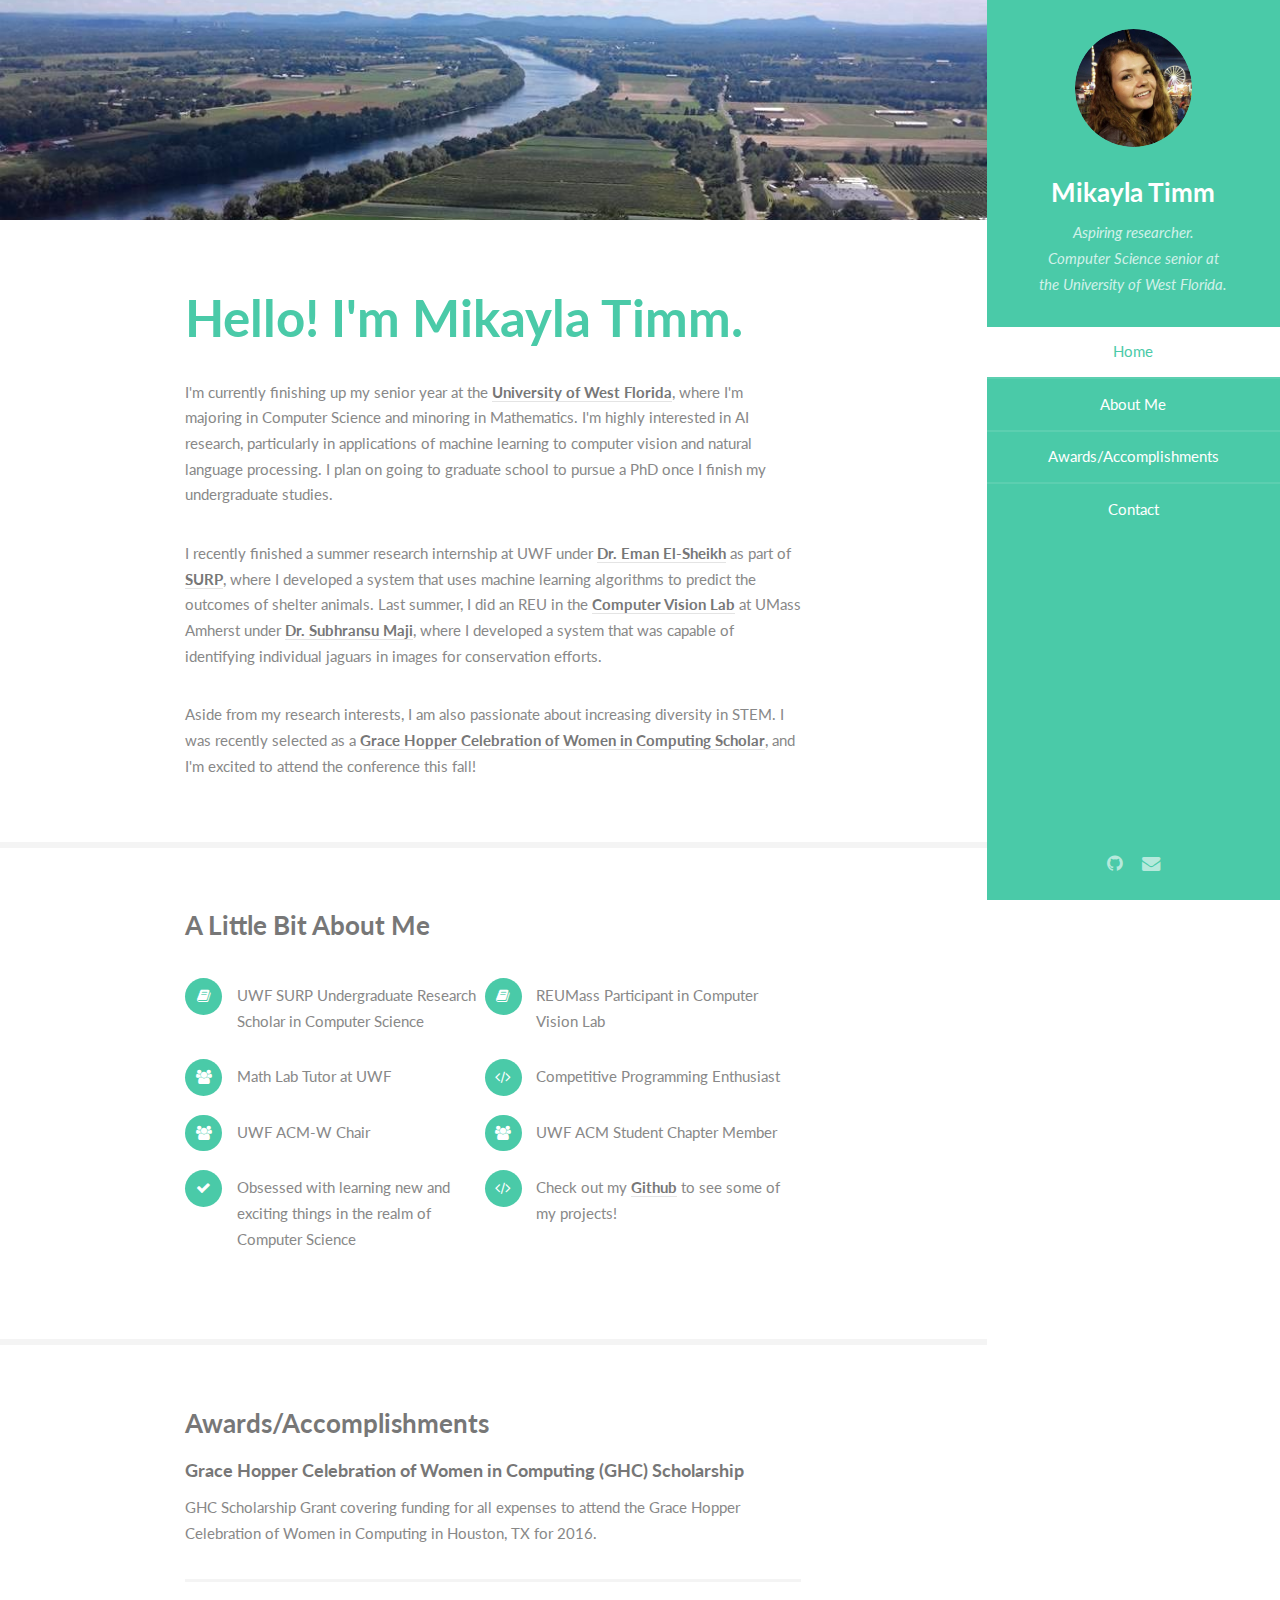
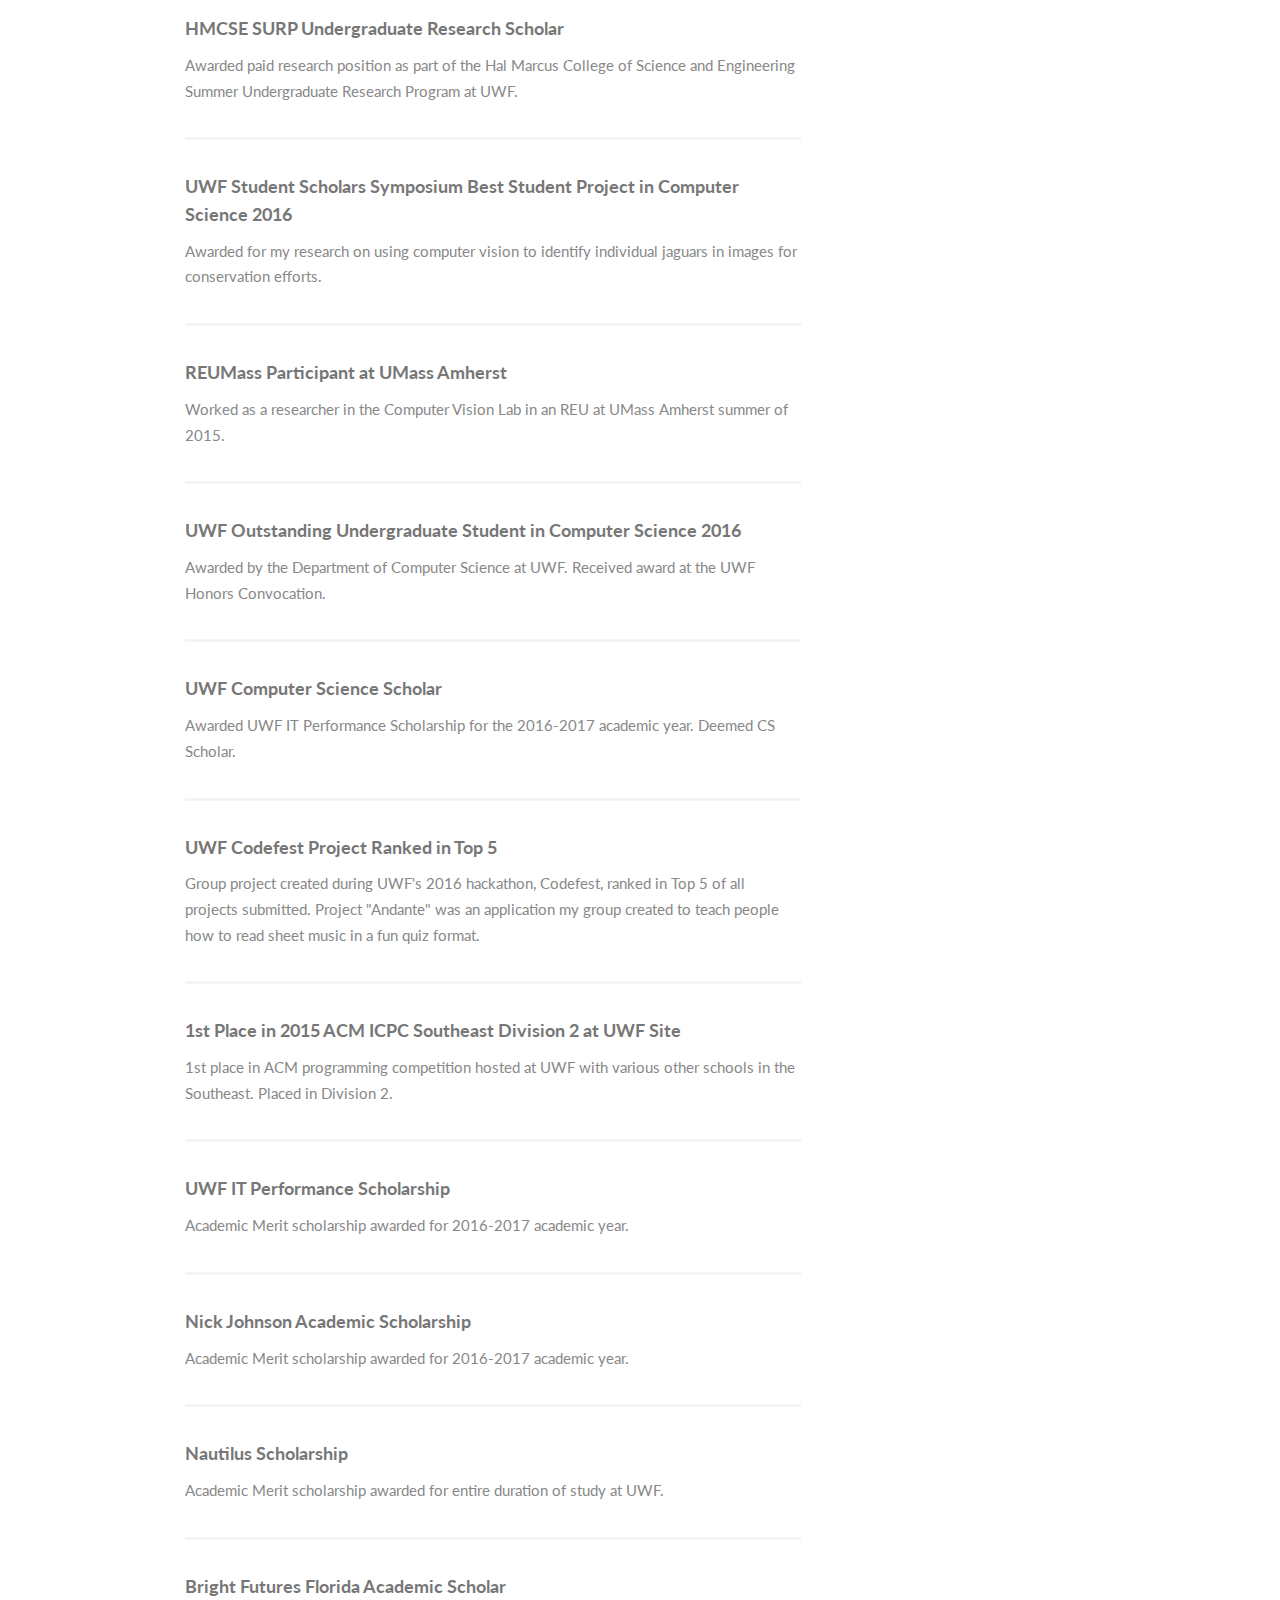
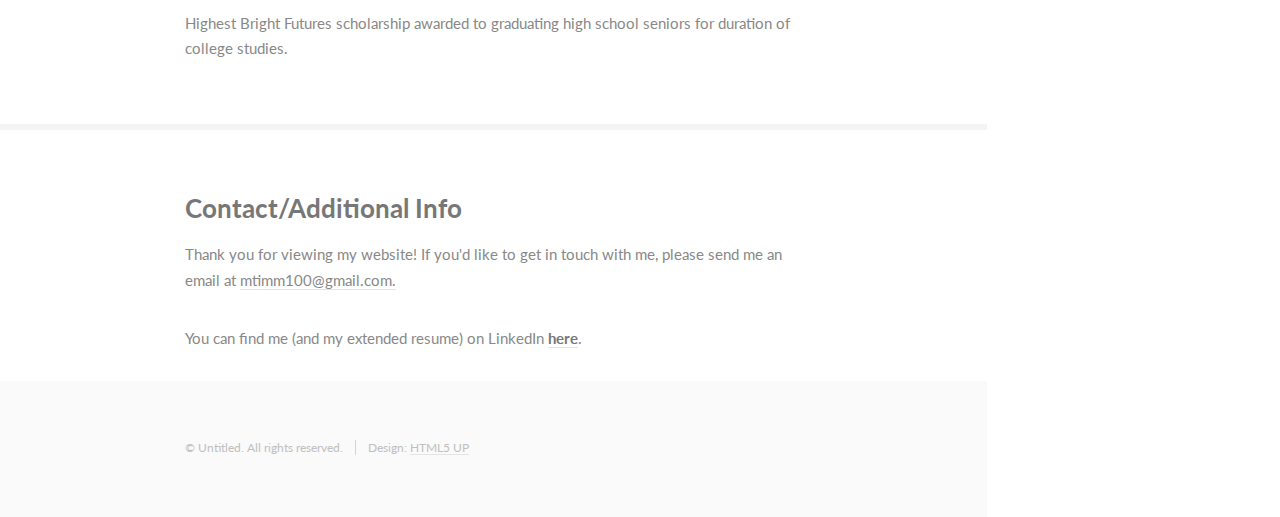
==== mtimm100.github.io/index.html @ fa823cb0 "initial commit" ====
<!DOCTYPE HTML>
<!--
	Read Only by HTML5 UP
	html5up.net | @ajlkn
	Free for personal and commercial use under the CCA 3.0 license (html5up.net/license)
-->
<html>
	<head>
		<title>Mikayla Timm</title>
		<meta charset="utf-8" />
		<meta name="viewport" content="width=device-width, initial-scale=1" />
		<!--[if lte IE 8]><script src="assets/js/ie/html5shiv.js"></script><![endif]-->
		<link rel="stylesheet" href="assets/css/main.css" />
		<!--[if lte IE 8]><link rel="stylesheet" href="assets/css/ie8.css" /><![endif]-->
	</head>
	<body>

		<!-- Header -->
			<section id="header">
				<header>
					<span class="image avatar"><img src="images/ferris.jpg" alt="" /></span>
					<h1 id="logo"><a href="#">Mikayla Timm</a></h1>
					<p>Aspiring researcher.<br />
					Computer Science senior at<br />
					the University of West Florida.</p>
				</header>
				<nav id="nav">
					<ul>
						<li><a href="#one" class="active">Home</a></li>
						<li><a href="#two">About Me</a></li>
						<li><a href="#three">Awards/Accomplishments</a></li>
						<li><a href="#four">Contact</a></li>
					</ul>
				</nav>
				<footer>
					<ul class="icons">
					
						<li><a href="https://github.com/mtimm100" class="icon fa-github"><span class="label">Github</span></a></li>
						<li><a href="mailto:mtimm100@gmail.com" class="icon fa-envelope"><span class="label">Email</span></a></li>
					</ul>
				</footer>
			</section>

		<!-- Wrapper -->
			<div id="wrapper">

				<!-- Main -->
					<div id="main">

						<!-- One -->
							<section id="one">
								<div class="container">
									<header class="major">
										<h2>Hello! I'm Mikayla Timm.</h2>
										<p>
										</a></p>
									</header>
									
											
									<p>I'm currently finishing up my senior year at the <b><a href="https://secure.uwf.edu/">University of West Florida</a></b>, where I'm majoring in Computer Science and minoring in Mathematics. I'm highly interested in AI research, particularly in applications of machine learning to computer vision and natural language processing. I plan on going to graduate school to pursue a PhD once I finish my undergraduate studies.</p>
									<p>I recently finished a summer research internship at UWF under <b><a href="http://uwf.edu/cse/departments/computer-science/faculty/detailed-faculty-profiles/el-sheikh/#d.en.59508">Dr. Eman El-Sheikh</a></b> as part of <b><a href="http://uwf.edu/cse/research/cse-summer-undergraduate-research-program-surp/">SURP</a></b>, where I developed a system that uses machine learning algorithms to predict the outcomes of shelter animals. Last summer, I did an REU in the <b><a href="http://vis-www.cs.umass.edu/">Computer Vision Lab</a></b> at UMass Amherst under <b><a href="http://people.cs.umass.edu/~smaji/">Dr. Subhransu Maji</a></b>, where I developed a system that was capable of identifying individual jaguars in images for conservation efforts.
									<p>Aside from my research interests, I am also passionate about increasing diversity in STEM. I was recently selected as a <b><a href="http://ghc.anitaborg.org/">Grace Hopper Celebration of Women in Computing Scholar</a></b>, and I'm excited to attend the conference this fall!</p>
								</div>
							</section>

						<!-- Two -->
							<section id="two">
								<div class="container">
									<h3>A Little Bit About Me</h3>
									<p></p>
									<ul class="feature-icons">
										<li class="fa-book">UWF SURP Undergraduate Research Scholar in Computer Science</li>
										<li class="fa-book">REUMass Participant in Computer Vision Lab</li>
										<li class="fa-users">Math Lab Tutor at UWF</li>
										<li class="fa-code">Competitive Programming Enthusiast</li>
										<li class="fa-users">UWF ACM-W Chair</li>
										<li class="fa-users">UWF ACM Student Chapter Member</li>
										<li class="fa-check">Obsessed with learning new and exciting things in the realm of Computer Science</li>
										<li class="fa-code">Check out my <a href="https://github.com/mtimm100"><b>Github</b></a> to see some of my projects!</li>
										
									</ul>
								</div>
							</section>

						<!-- Three -->
							<section id="three">
								<div class="container">
									<h3>Awards/Accomplishments</h3>
									
									<div class="features">
										<article>
											
												<h4>Grace Hopper Celebration of Women in Computing (GHC) Scholarship</h4>
												<p>GHC Scholarship Grant covering funding for all expenses to attend the Grace Hopper Celebration of Women in Computing in Houston, TX for 2016.</p>
											
										</article>
										<article>
											
												<h4>HMCSE SURP Undergraduate Research Scholar</h4>
												<p>Awarded paid research position as part of the Hal Marcus College of Science and Engineering Summer Undergraduate Research Program at UWF.</p>
											
										</article>
										<article>
											
												<h4>UWF Student Scholars Symposium Best Student Project in Computer Science 2016</h4>
												<p>Awarded for my research on using computer vision to identify individual jaguars in images for conservation efforts.</p>
											
										</article>
										<article>
											
												<h4>REUMass Participant at UMass Amherst</h4>
												<p>Worked as a researcher in the Computer Vision Lab in an REU at UMass Amherst summer of 2015.</p>
											
										</article>
										<article>
											
												<h4>UWF Outstanding Undergraduate Student in Computer Science 2016</h4>
												<p>Awarded by the Department of Computer Science at UWF. Received award at the UWF Honors Convocation.</p>
											
										</article>
										
										<article>
											
												<h4>UWF Computer Science Scholar</h4>
												<p>Awarded UWF IT Performance Scholarship for the 2016-2017 academic year. Deemed CS Scholar.</p>
										</article>
										
										<article>
											
												<h4>UWF Codefest Project Ranked in Top 5</h4>
												<p>Group project created during UWF's 2016 hackathon, Codefest, ranked in Top 5 of all projects submitted. Project "Andante" was an application my group created to teach people how to read sheet music in a fun quiz format.</p>
											
										</article>
										<article>
											
												<h4>1st Place in 2015 ACM ICPC Southeast Division 2 at UWF Site</h4>
												<p>1st place in ACM programming competition hosted at UWF with various other schools in the Southeast. Placed in Division 2.</p>
											
										</article>
<article>
												<h4>UWF IT Performance Scholarship</h4>
												<p>Academic Merit scholarship awarded for 2016-2017 academic year.</p>
											
										</article>
										<article>
												<h4>Nick Johnson Academic Scholarship</h4>
												<p>Academic Merit scholarship awarded for 2016-2017 academic year.</p>
											
										</article>
										<article>
				
												<h4>Nautilus Scholarship</h4>
												<p>Academic Merit scholarship awarded for entire duration of study at UWF.</p>
									
										</article>
										<article>
											
												<h4>Bright Futures Florida Academic Scholar</h4>
												<p>Highest Bright Futures scholarship awarded to graduating high school seniors for duration of college studies.</p>
										
										</article>
									</div>
								</div>
							</section>

						<!-- Four -->
							<section id="four">
								<div class="container">
									<h3>Contact/Additional Info</h3>
									<p>Thank you for viewing my website! If you'd like to get in touch with me, please send me an email at <a href="mailto:mtimm100@gmail.com">mtimm100@gmail.com.</a></p>
									You can find me (and my extended resume) on LinkedIn <b><a href="https://www.linkedin.com/in/mikayla-timm-989278109">here</a></b>.
									
									
									
									<!--comment-->
									<!--
									<form method="post" action="#">
										<div class="row uniform">
											<div class="6u 12u(xsmall)"><input type="text" name="name" id="name" placeholder="Name" /></div>
											<div class="6u 12u(xsmall)"><input type="email" name="email" id="email" placeholder="Email" /></div>
										</div>
										<div class="row uniform">
											<div class="12u"><input type="text" name="subject" id="subject" placeholder="Subject" /></div>
										</div>
										<div class="row uniform">
											<div class="12u"><textarea name="message" id="message" placeholder="Message" rows="6"></textarea></div>
										</div>
										<div class="row uniform">
											<div class="12u">
												<ul class="actions">
													<li><input type="submit" class="special" value="Send Message" /></li>
													<li><input type="reset" value="Reset Form" /></li>
												</ul>
											</div>
										</div>
									</form><-->
								</div>
							</section>

						<!-- Five -->
						<!--
							<section id="five">
								<div class="container">
									<h3>Elements</h3>

									<section>
										<h4>Text</h4>
										<p>This is <b>bold</b> and this is <strong>strong</strong>. This is <i>italic</i> and this is <em>emphasized</em>.
										This is <sup>superscript</sup> text and this is <sub>subscript</sub> text.
										This is <u>underlined</u> and this is code: <code>for (;;) { ... }</code>. Finally, <a href="#">this is a link</a>.</p>
										<hr />
										<header>
											<h4>Heading with a Subtitle</h4>
											<p>Lorem ipsum dolor sit amet nullam id egestas urna aliquam</p>
										</header>
										<p>Nunc lacinia ante nunc ac lobortis. Interdum adipiscing gravida odio porttitor sem non mi integer non faucibus ornare mi ut ante amet placerat aliquet. Volutpat eu sed ante lacinia sapien lorem accumsan varius montes viverra nibh in adipiscing blandit tempus accumsan.</p>
										<header>
											<h5>Heading with a Subtitle</h5>
											<p>Lorem ipsum dolor sit amet nullam id egestas urna aliquam</p>
										</header>
										<p>Nunc lacinia ante nunc ac lobortis. Interdum adipiscing gravida odio porttitor sem non mi integer non faucibus ornare mi ut ante amet placerat aliquet. Volutpat eu sed ante lacinia sapien lorem accumsan varius montes viverra nibh in adipiscing blandit tempus accumsan.</p>
										<hr />
										<h2>Heading Level 2</h2>
										<h3>Heading Level 3</h3>
										<h4>Heading Level 4</h4>
										<h5>Heading Level 5</h5>
										<h6>Heading Level 6</h6>
										<hr />
										<h5>Blockquote</h5>
										<blockquote>Fringilla nisl. Donec accumsan interdum nisi, quis tincidunt felis sagittis eget tempus euismod. Vestibulum ante ipsum primis in faucibus vestibulum. Blandit adipiscing eu felis iaculis volutpat ac adipiscing accumsan faucibus. Vestibulum ante ipsum primis in faucibus lorem ipsum dolor sit amet nullam adipiscing eu felis.</blockquote>
										<h5>Preformatted</h5>
										<pre><code>i = 0;

	while (!deck.isInOrder()) {
	    print 'Iteration ' + i;
	    deck.shuffle();
	    i++;
	}

	print 'It took ' + i + ' iterations to sort the deck.';</code></pre>
									</section>

									<section>
										<h4>Lists</h4>
										<div class="row">
											<div class="6u 12u(xsmall)">
												<h5>Unordered</h5>
												<ul>
													<li>Dolor pulvinar etiam magna etiam.</li>
													<li>Sagittis adipiscing lorem eleifend.</li>
													<li>Felis enim feugiat dolore viverra.</li>
												</ul>
												<h5>Alternate</h5>
												<ul class="alt">
													<li>Dolor pulvinar etiam magna etiam.</li>
													<li>Sagittis adipiscing lorem eleifend.</li>
													<li>Felis enim feugiat dolore viverra.</li>
												</ul>
											</div>
											<div class="6u 12u(xsmall)">
												<h5>Ordered</h5>
												<ol>
													<li>Dolor pulvinar etiam magna etiam.</li>
													<li>Etiam vel felis at lorem sed viverra.</li>
													<li>Felis enim feugiat dolore viverra.</li>
													<li>Dolor pulvinar etiam magna etiam.</li>
													<li>Etiam vel felis at lorem sed viverra.</li>
													<li>Felis enim feugiat dolore viverra.</li>
												</ol>
												<h5>Icons</h5>
												<ul class="icons">
													<li><a href="#" class="icon fa-github"><span class="label">Github</span></a></li>
													<li><a href="#" class="icon fa-dribbble"><span class="label">Dribbble</span></a></li>
													<li><a href="#" class="icon fa-tumblr"><span class="label">Tumblr</span></a></li>
												</ul>
											</div>
										</div>
										<h5>Actions</h5>
										<ul class="actions">
											<li><a href="#" class="button special">Default</a></li>
											<li><a href="#" class="button">Default</a></li>
											<li><a href="#" class="button alt">Default</a></li>
										</ul>
										<ul class="actions small">
											<li><a href="#" class="button special small">Small</a></li>
											<li><a href="#" class="button small">Small</a></li>
											<li><a href="#" class="button alt small">Small</a></li>
										</ul>
										<div class="row">
											<div class="3u 6u(medium) 12u$(xsmall)">
												<ul class="actions vertical">
													<li><a href="#" class="button special">Default</a></li>
													<li><a href="#" class="button">Default</a></li>
													<li><a href="#" class="button alt">Default</a></li>
												</ul>
											</div>
											<div class="3u 6u$(medium) 12u$(xsmall)">
												<ul class="actions vertical small">
													<li><a href="#" class="button special small">Small</a></li>
													<li><a href="#" class="button small">Small</a></li>
													<li><a href="#" class="button alt small">Small</a></li>
												</ul>
											</div>
											<div class="3u 6u(medium) 12u$(xsmall)">
												<ul class="actions vertical">
													<li><a href="#" class="button special fit">Default</a></li>
													<li><a href="#" class="button fit">Default</a></li>
													<li><a href="#" class="button alt fit">Default</a></li>
												</ul>
											</div>
											<div class="3u 6u$(medium) 12u$(xsmall)">
												<ul class="actions vertical small">
													<li><a href="#" class="button special small fit">Small</a></li>
													<li><a href="#" class="button small fit">Small</a></li>
													<li><a href="#" class="button alt small fit">Small</a></li>
												</ul>
											</div>
										</div>
									</section>

									<section>
										<h4>Table</h4>
										<h5>Default</h5>
										<div class="table-wrapper">
											<table>
												<thead>
													<tr>
														<th>Name</th>
														<th>Description</th>
														<th>Price</th>
													</tr>
												</thead>
												<tbody>
													<tr>
														<td>Item One</td>
														<td>Ante turpis integer aliquet porttitor.</td>
														<td>29.99</td>
													</tr>
													<tr>
														<td>Item Two</td>
														<td>Vis ac commodo adipiscing arcu aliquet.</td>
														<td>19.99</td>
													</tr>
													<tr>
														<td>Item Three</td>
														<td> Morbi faucibus arcu accumsan lorem.</td>
														<td>29.99</td>
													</tr>
													<tr>
														<td>Item Four</td>
														<td>Vitae integer tempus condimentum.</td>
														<td>19.99</td>
													</tr>
													<tr>
														<td>Item Five</td>
														<td>Ante turpis integer aliquet porttitor.</td>
														<td>29.99</td>
													</tr>
												</tbody>
												<tfoot>
													<tr>
														<td colspan="2"></td>
														<td>100.00</td>
													</tr>
												</tfoot>
											</table>
										</div>

										<h5>Alternate</h5>
										<div class="table-wrapper">
											<table class="alt">
												<thead>
													<tr>
														<th>Name</th>
														<th>Description</th>
														<th>Price</th>
													</tr>
												</thead>
												<tbody>
													<tr>
														<td>Item One</td>
														<td>Ante turpis integer aliquet porttitor.</td>
														<td>29.99</td>
													</tr>
													<tr>
														<td>Item Two</td>
														<td>Vis ac commodo adipiscing arcu aliquet.</td>
														<td>19.99</td>
													</tr>
													<tr>
														<td>Item Three</td>
														<td> Morbi faucibus arcu accumsan lorem.</td>
														<td>29.99</td>
													</tr>
													<tr>
														<td>Item Four</td>
														<td>Vitae integer tempus condimentum.</td>
														<td>19.99</td>
													</tr>
													<tr>
														<td>Item Five</td>
														<td>Ante turpis integer aliquet porttitor.</td>
														<td>29.99</td>
													</tr>
												</tbody>
												<tfoot>
													<tr>
														<td colspan="2"></td>
														<td>100.00</td>
													</tr>
												</tfoot>
											</table>
										</div>
									</section>

									<section>
										<h4>Buttons</h4>
										<ul class="actions">
											<li><a href="#" class="button special">Special</a></li>
											<li><a href="#" class="button">Default</a></li>
											<li><a href="#" class="button alt">Alternate</a></li>
										</ul>
										<ul class="actions">
											<li><a href="#" class="button special big">Big</a></li>
											<li><a href="#" class="button">Default</a></li>
											<li><a href="#" class="button alt small">Small</a></li>
										</ul>
										<ul class="actions fit">
											<li><a href="#" class="button special fit">Fit</a></li>
											<li><a href="#" class="button fit">Fit</a></li>
											<li><a href="#" class="button alt fit">Fit</a></li>
										</ul>
										<ul class="actions fit small">
											<li><a href="#" class="button special fit small">Fit + Small</a></li>
											<li><a href="#" class="button fit small">Fit + Small</a></li>
											<li><a href="#" class="button alt fit small">Fit + Small</a></li>
										</ul>
										<ul class="actions">
											<li><a href="#" class="button special icon fa-download">Icon</a></li>
											<li><a href="#" class="button icon fa-download">Icon</a></li>
											<li><a href="#" class="button alt icon fa-check">Icon</a></li>
										</ul>
										<ul class="actions">
											<li><span class="button special disabled">Special</span></li>
											<li><span class="button disabled">Default</span></li>
											<li><span class="button alt disabled">Alternate</span></li>
										</ul>
									</section>

									<section>
										<h4>Form</h4>
										<form method="post" action="#">
											<div class="row uniform">
												<div class="6u 12u(xsmall)">
													<input type="text" name="demo-name" id="demo-name" value="" placeholder="Name" />
												</div>
												<div class="6u 12u(xsmall)">
													<input type="email" name="demo-email" id="demo-email" value="" placeholder="Email" />
												</div>
											</div>
											<div class="row uniform">
												<div class="12u">
													<div class="select-wrapper">
														<select name="demo-category" id="demo-category">
															<option value="">- Category -</option>
															<option value="1">Manufacturing</option>
															<option value="1">Shipping</option>
															<option value="1">Administration</option>
															<option value="1">Human Resources</option>
														</select>
													</div>
												</div>
											</div>
											<div class="row uniform">
												<div class="4u 12u(medium)">
													<input type="radio" id="demo-priority-low" name="demo-priority" checked>
													<label for="demo-priority-low">Low Priority</label>
												</div>
												<div class="4u 12u(medium)">
													<input type="radio" id="demo-priority-normal" name="demo-priority">
													<label for="demo-priority-normal">Normal Priority</label>
												</div>
												<div class="4u 12u(medium)">
													<input type="radio" id="demo-priority-high" name="demo-priority">
													<label for="demo-priority-high">High Priority</label>
												</div>
											</div>
											<div class="row uniform">
												<div class="6u 12u(medium)">
													<input type="checkbox" id="demo-copy" name="demo-copy">
													<label for="demo-copy">Email me a copy of this message</label>
												</div>
												<div class="6u 12u(medium)">
													<input type="checkbox" id="demo-human" name="demo-human" checked>
													<label for="demo-human">I am a human and not a robot</label>
												</div>
											</div>
											<div class="row uniform">
												<div class="12u">
													<textarea name="demo-message" id="demo-message" placeholder="Enter your message" rows="6"></textarea>
												</div>
											</div>
											<div class="row uniform">
												<div class="12u">
													<ul class="actions">
														<li><input type="submit" value="Send Message" /></li>
														<li><input type="reset" value="Reset" class="alt" /></li>
													</ul>
												</div>
											</div>
										</form>
									</section>

									<section>
										<h4>Image</h4>
										<h5>Fit</h5>
										<span class="image fit"><img src="images/banner.jpg" alt="" /></span>
										<div class="box alt">
											<div class="row 50% uniform">
												<div class="4u"><span class="image fit"><img src="images/pic01.jpg" alt="" /></span></div>
												<div class="4u"><span class="image fit"><img src="images/pic02.jpg" alt="" /></span></div>
												<div class="4u"><span class="image fit"><img src="images/pic03.jpg" alt="" /></span></div>
											</div>
											<div class="row 50% uniform">
												<div class="4u"><span class="image fit"><img src="images/pic02.jpg" alt="" /></span></div>
												<div class="4u"><span class="image fit"><img src="images/pic03.jpg" alt="" /></span></div>
												<div class="4u"><span class="image fit"><img src="images/pic01.jpg" alt="" /></span></div>
											</div>
											<div class="row 50% uniform">
												<div class="4u"><span class="image fit"><img src="images/pic03.jpg" alt="" /></span></div>
												<div class="4u"><span class="image fit"><img src="images/pic01.jpg" alt="" /></span></div>
												<div class="4u"><span class="image fit"><img src="images/pic02.jpg" alt="" /></span></div>
											</div>
										</div>
										<h5>Left &amp; Right</h5>
										<p><span class="image left"><img src="images/avatar.jpg" alt="" /></span>Fringilla nisl. Donec accumsan interdum nisi, quis tincidunt felis sagittis eget. tempus euismod. Vestibulum ante ipsum primis in faucibus vestibulum. Blandit adipiscing eu felis iaculis volutpat ac adipiscing accumsan eu faucibus. Integer ac pellentesque praesent tincidunt felis sagittis eget. tempus euismod. Vestibulum ante ipsum primis in faucibus vestibulum. Blandit adipiscing eu felis iaculis volutpat ac adipiscing accumsan eu faucibus. Integer ac pellentesque praesent. Donec accumsan interdum nisi, quis tincidunt felis sagittis eget. tempus euismod. Vestibulum ante ipsum primis in faucibus vestibulum. Blandit adipiscing eu felis iaculis volutpat ac adipiscing accumsan eu faucibus. Integer ac pellentesque praesent tincidunt felis sagittis eget. tempus euismod. Vestibulum ante ipsum primis in faucibus vestibulum. Blandit adipiscing eu felis iaculis volutpat ac adipiscing accumsan eu faucibus. Integer ac pellentesque praesent.</p>
										<p><span class="image right"><img src="images/avatar.jpg" alt="" /></span>Fringilla nisl. Donec accumsan interdum nisi, quis tincidunt felis sagittis eget. tempus euismod. Vestibulum ante ipsum primis in faucibus vestibulum. Blandit adipiscing eu felis iaculis volutpat ac adipiscing accumsan eu faucibus. Integer ac pellentesque praesent tincidunt felis sagittis eget. tempus euismod. Vestibulum ante ipsum primis in faucibus vestibulum. Blandit adipiscing eu felis iaculis volutpat ac adipiscing accumsan eu faucibus. Integer ac pellentesque praesent. Donec accumsan interdum nisi, quis tincidunt felis sagittis eget. tempus euismod. Vestibulum ante ipsum primis in faucibus vestibulum. Blandit adipiscing eu felis iaculis volutpat ac adipiscing accumsan eu faucibus. Integer ac pellentesque praesent tincidunt felis sagittis eget. tempus euismod. Vestibulum ante ipsum primis in faucibus vestibulum. Blandit adipiscing eu felis iaculis volutpat ac adipiscing accumsan eu faucibus. Integer ac pellentesque praesent.</p>
									</section>

								</div>
							</section>
						-->

					</div>

				<!-- Footer -->
					<section id="footer">
						<div class="container">
							<ul class="copyright">
								<li>&copy; Untitled. All rights reserved.</li><li>Design: <a href="http://html5up.net">HTML5 UP</a></li>
							</ul>
						</div>
					</section>

			</div>

		<!-- Scripts -->
			<script src="assets/js/jquery.min.js"></script>
			<script src="assets/js/jquery.scrollzer.min.js"></script>
			<script src="assets/js/jquery.scrolly.min.js"></script>
			<script src="assets/js/skel.min.js"></script>
			<script src="assets/js/util.js"></script>
			<!--[if lte IE 8]><script src="assets/js/ie/respond.min.js"></script><![endif]-->
			<script src="assets/js/main.js"></script>

	</body>
</html>
---- mtimm100.github.io/assets/css/main.css ----
@import url("font-awesome.min.css");
@import url("http://fonts.googleapis.com/css?family=Lato:400,400italic,700,700italic|Source+Code+Pro:400");

/*
	Read Only by HTML5 UP
	html5up.net | @ajlkn
	Free for personal and commercial use under the CCA 3.0 license (html5up.net/license)
*/

/* Reset */

	html, body, div, span, applet, object, iframe, h1, h2, h3, h4, h5, h6, p, blockquote, pre, a, abbr, acronym, address, big, cite, code, del, dfn, em, img, ins, kbd, q, s, samp, small, strike, strong, sub, sup, tt, var, b, u, i, center, dl, dt, dd, ol, ul, li, fieldset, form, label, legend, table, caption, tbody, tfoot, thead, tr, th, td, article, aside, canvas, details, embed, figure, figcaption, footer, header, hgroup, menu, nav, output, ruby, section, summary, time, mark, audio, video {
		margin: 0;
		padding: 0;
		border: 0;
		font-size: 100%;
		font: inherit;
		vertical-align: baseline;
	}

	article, aside, details, figcaption, figure, footer, header, hgroup, menu, nav, section {
		display: block;
	}

	body {
		line-height: 1;
	}

	ol, ul {
		list-style: none;
	}

	blockquote, q {
		quotes: none;
	}

	blockquote:before, blockquote:after, q:before, q:after {
		content: '';
		content: none;
	}

	table {
		border-collapse: collapse;
		border-spacing: 0;
	}

	body {
		-webkit-text-size-adjust: none;
	}

/* Box Model */

	*, *:before, *:after {
		-moz-box-sizing: border-box;
		-webkit-box-sizing: border-box;
		box-sizing: border-box;
	}

/* Containers */

	.container {
		margin-left: auto;
		margin-right: auto;
	}

	.container.\31 25\25 {
		width: 100%;
		max-width: 56.25em;
		min-width: 45em;
	}

	.container.\37 5\25 {
		width: 33.75em;
	}

	.container.\35 0\25 {
		width: 22.5em;
	}

	.container.\32 5\25 {
		width: 11.25em;
	}

	.container {
		width: 45em;
	}

	@media screen and (max-width: 1680px) {

		.container.\31 25\25 {
			width: 100%;
			max-width: 56.25em;
			min-width: 45em;
		}

		.container.\37 5\25 {
			width: 33.75em;
		}

		.container.\35 0\25 {
			width: 22.5em;
		}

		.container.\32 5\25 {
			width: 11.25em;
		}

		.container {
			width: 45em;
		}

	}

	@media screen and (max-width: 1280px) {

		.container.\31 25\25 {
			width: 100%;
			max-width: 52.5em;
			min-width: 42em;
		}

		.container.\37 5\25 {
			width: 31.5em;
		}

		.container.\35 0\25 {
			width: 21em;
		}

		.container.\32 5\25 {
			width: 10.5em;
		}

		.container {
			width: 42em;
		}

	}

	@media screen and (max-width: 1024px) {

		.container.\31 25\25 {
			width: 100%;
			max-width: 106.25%;
			min-width: 85%;
		}

		.container.\37 5\25 {
			width: 63.75%;
		}

		.container.\35 0\25 {
			width: 42.5%;
		}

		.container.\32 5\25 {
			width: 21.25%;
		}

		.container {
			width: 85% !important;
		}

	}

	@media screen and (max-width: 736px) {

		.container.\31 25\25 {
			width: 100%;
			max-width: 112.5%;
			min-width: 90%;
		}

		.container.\37 5\25 {
			width: 67.5%;
		}

		.container.\35 0\25 {
			width: 45%;
		}

		.container.\32 5\25 {
			width: 22.5%;
		}

		.container {
			width: 90% !important;
		}

	}

	@media screen and (max-width: 480px) {

		.container.\31 25\25 {
			width: 100%;
			max-width: 112.5%;
			min-width: 90%;
		}

		.container.\37 5\25 {
			width: 67.5%;
		}

		.container.\35 0\25 {
			width: 45%;
		}

		.container.\32 5\25 {
			width: 22.5%;
		}

		.container {
			width: 90% !important;
		}

	}

/* Grid */

	.row {
		border-bottom: solid 1px transparent;
		-moz-box-sizing: border-box;
		-webkit-box-sizing: border-box;
		box-sizing: border-box;
	}

	.row > * {
		float: left;
		-moz-box-sizing: border-box;
		-webkit-box-sizing: border-box;
		box-sizing: border-box;
	}

	.row:after, .row:before {
		content: '';
		display: block;
		clear: both;
		height: 0;
	}

	.row.uniform > * > :first-child {
		margin-top: 0;
	}

	.row.uniform > * > :last-child {
		margin-bottom: 0;
	}

	.row.\30 \25 > * {
		padding: 0 0 0 0em;
	}

	.row.\30 \25 {
		margin: 0 0 -1px 0em;
	}

	.row.uniform.\30 \25 > * {
		padding: 0em 0 0 0em;
	}

	.row.uniform.\30 \25 {
		margin: 0em 0 -1px 0em;
	}

	.row > * {
		padding: 0 0 0 2em;
	}

	.row {
		margin: 0 0 -1px -2em;
	}

	.row.uniform > * {
		padding: 2em 0 0 2em;
	}

	.row.uniform {
		margin: -2em 0 -1px -2em;
	}

	.row.\32 00\25 > * {
		padding: 0 0 0 4em;
	}

	.row.\32 00\25 {
		margin: 0 0 -1px -4em;
	}

	.row.uniform.\32 00\25 > * {
		padding: 4em 0 0 4em;
	}

	.row.uniform.\32 00\25 {
		margin: -4em 0 -1px -4em;
	}

	.row.\31 50\25 > * {
		padding: 0 0 0 3em;
	}

	.row.\31 50\25 {
		margin: 0 0 -1px -3em;
	}

	.row.uniform.\31 50\25 > * {
		padding: 3em 0 0 3em;
	}

	.row.uniform.\31 50\25 {
		margin: -3em 0 -1px -3em;
	}

	.row.\35 0\25 > * {
		padding: 0 0 0 1em;
	}

	.row.\35 0\25 {
		margin: 0 0 -1px -1em;
	}

	.row.uniform.\35 0\25 > * {
		padding: 1em 0 0 1em;
	}

	.row.uniform.\35 0\25 {
		margin: -1em 0 -1px -1em;
	}

	.row.\32 5\25 > * {
		padding: 0 0 0 0.5em;
	}

	.row.\32 5\25 {
		margin: 0 0 -1px -0.5em;
	}

	.row.uniform.\32 5\25 > * {
		padding: 0.5em 0 0 0.5em;
	}

	.row.uniform.\32 5\25 {
		margin: -0.5em 0 -1px -0.5em;
	}

	.\31 2u, .\31 2u\24 {
		width: 100%;
		clear: none;
		margin-left: 0;
	}

	.\31 1u, .\31 1u\24 {
		width: 91.6666666667%;
		clear: none;
		margin-left: 0;
	}

	.\31 0u, .\31 0u\24 {
		width: 83.3333333333%;
		clear: none;
		margin-left: 0;
	}

	.\39 u, .\39 u\24 {
		width: 75%;
		clear: none;
		margin-left: 0;
	}

	.\38 u, .\38 u\24 {
		width: 66.6666666667%;
		clear: none;
		margin-left: 0;
	}

	.\37 u, .\37 u\24 {
		width: 58.3333333333%;
		clear: none;
		margin-left: 0;
	}

	.\36 u, .\36 u\24 {
		width: 50%;
		clear: none;
		margin-left: 0;
	}

	.\35 u, .\35 u\24 {
		width: 41.6666666667%;
		clear: none;
		margin-left: 0;
	}

	.\34 u, .\34 u\24 {
		width: 33.3333333333%;
		clear: none;
		margin-left: 0;
	}

	.\33 u, .\33 u\24 {
		width: 25%;
		clear: none;
		margin-left: 0;
	}

	.\32 u, .\32 u\24 {
		width: 16.6666666667%;
		clear: none;
		margin-left: 0;
	}

	.\31 u, .\31 u\24 {
		width: 8.3333333333%;
		clear: none;
		margin-left: 0;
	}

	.\31 2u\24 + *,
	.\31 1u\24 + *,
	.\31 0u\24 + *,
	.\39 u\24 + *,
	.\38 u\24 + *,
	.\37 u\24 + *,
	.\36 u\24 + *,
	.\35 u\24 + *,
	.\34 u\24 + *,
	.\33 u\24 + *,
	.\32 u\24 + *,
	.\31 u\24 + * {
		clear: left;
	}

	.\-11u {
		margin-left: 91.66667%;
	}

	.\-10u {
		margin-left: 83.33333%;
	}

	.\-9u {
		margin-left: 75%;
	}

	.\-8u {
		margin-left: 66.66667%;
	}

	.\-7u {
		margin-left: 58.33333%;
	}

	.\-6u {
		margin-left: 50%;
	}

	.\-5u {
		margin-left: 41.66667%;
	}

	.\-4u {
		margin-left: 33.33333%;
	}

	.\-3u {
		margin-left: 25%;
	}

	.\-2u {
		margin-left: 16.66667%;
	}

	.\-1u {
		margin-left: 8.33333%;
	}

	@media screen and (max-width: 1680px) {

		.row > * {
			padding: 0 0 0 2em;
		}

		.row {
			margin: 0 0 -1px -2em;
		}

		.row.uniform > * {
			padding: 2em 0 0 2em;
		}

		.row.uniform {
			margin: -2em 0 -1px -2em;
		}

		.row.\32 00\25 > * {
			padding: 0 0 0 4em;
		}

		.row.\32 00\25 {
			margin: 0 0 -1px -4em;
		}

		.row.uniform.\32 00\25 > * {
			padding: 4em 0 0 4em;
		}

		.row.uniform.\32 00\25 {
			margin: -4em 0 -1px -4em;
		}

		.row.\31 50\25 > * {
			padding: 0 0 0 3em;
		}

		.row.\31 50\25 {
			margin: 0 0 -1px -3em;
		}

		.row.uniform.\31 50\25 > * {
			padding: 3em 0 0 3em;
		}

		.row.uniform.\31 50\25 {
			margin: -3em 0 -1px -3em;
		}

		.row.\35 0\25 > * {
			padding: 0 0 0 1em;
		}

		.row.\35 0\25 {
			margin: 0 0 -1px -1em;
		}

		.row.uniform.\35 0\25 > * {
			padding: 1em 0 0 1em;
		}

		.row.uniform.\35 0\25 {
			margin: -1em 0 -1px -1em;
		}

		.row.\32 5\25 > * {
			padding: 0 0 0 0.5em;
		}

		.row.\32 5\25 {
			margin: 0 0 -1px -0.5em;
		}

		.row.uniform.\32 5\25 > * {
			padding: 0.5em 0 0 0.5em;
		}

		.row.uniform.\32 5\25 {
			margin: -0.5em 0 -1px -0.5em;
		}

		.\31 2u\28xlarge\29, .\31 2u\24\28xlarge\29 {
			width: 100%;
			clear: none;
			margin-left: 0;
		}

		.\31 1u\28xlarge\29, .\31 1u\24\28xlarge\29 {
			width: 91.6666666667%;
			clear: none;
			margin-left: 0;
		}

		.\31 0u\28xlarge\29, .\31 0u\24\28xlarge\29 {
			width: 83.3333333333%;
			clear: none;
			margin-left: 0;
		}

		.\39 u\28xlarge\29, .\39 u\24\28xlarge\29 {
			width: 75%;
			clear: none;
			margin-left: 0;
		}

		.\38 u\28xlarge\29, .\38 u\24\28xlarge\29 {
			width: 66.6666666667%;
			clear: none;
			margin-left: 0;
		}

		.\37 u\28xlarge\29, .\37 u\24\28xlarge\29 {
			width: 58.3333333333%;
			clear: none;
			margin-left: 0;
		}

		.\36 u\28xlarge\29, .\36 u\24\28xlarge\29 {
			width: 50%;
			clear: none;
			margin-left: 0;
		}

		.\35 u\28xlarge\29, .\35 u\24\28xlarge\29 {
			width: 41.6666666667%;
			clear: none;
			margin-left: 0;
		}

		.\34 u\28xlarge\29, .\34 u\24\28xlarge\29 {
			width: 33.3333333333%;
			clear: none;
			margin-left: 0;
		}

		.\33 u\28xlarge\29, .\33 u\24\28xlarge\29 {
			width: 25%;
			clear: none;
			margin-left: 0;
		}

		.\32 u\28xlarge\29, .\32 u\24\28xlarge\29 {
			width: 16.6666666667%;
			clear: none;
			margin-left: 0;
		}

		.\31 u\28xlarge\29, .\31 u\24\28xlarge\29 {
			width: 8.3333333333%;
			clear: none;
			margin-left: 0;
		}

		.\31 2u\24\28xlarge\29 + *,
		.\31 1u\24\28xlarge\29 + *,
		.\31 0u\24\28xlarge\29 + *,
		.\39 u\24\28xlarge\29 + *,
		.\38 u\24\28xlarge\29 + *,
		.\37 u\24\28xlarge\29 + *,
		.\36 u\24\28xlarge\29 + *,
		.\35 u\24\28xlarge\29 + *,
		.\34 u\24\28xlarge\29 + *,
		.\33 u\24\28xlarge\29 + *,
		.\32 u\24\28xlarge\29 + *,
		.\31 u\24\28xlarge\29 + * {
			clear: left;
		}

		.\-11u\28xlarge\29 {
			margin-left: 91.66667%;
		}

		.\-10u\28xlarge\29 {
			margin-left: 83.33333%;
		}

		.\-9u\28xlarge\29 {
			margin-left: 75%;
		}

		.\-8u\28xlarge\29 {
			margin-left: 66.66667%;
		}

		.\-7u\28xlarge\29 {
			margin-left: 58.33333%;
		}

		.\-6u\28xlarge\29 {
			margin-left: 50%;
		}

		.\-5u\28xlarge\29 {
			margin-left: 41.66667%;
		}

		.\-4u\28xlarge\29 {
			margin-left: 33.33333%;
		}

		.\-3u\28xlarge\29 {
			margin-left: 25%;
		}

		.\-2u\28xlarge\29 {
			margin-left: 16.66667%;
		}

		.\-1u\28xlarge\29 {
			margin-left: 8.33333%;
		}

	}

	@media screen and (max-width: 1280px) {

		.row > * {
			padding: 0 0 0 1.5em;
		}

		.row {
			margin: 0 0 -1px -1.5em;
		}

		.row.uniform > * {
			padding: 1.5em 0 0 1.5em;
		}

		.row.uniform {
			margin: -1.5em 0 -1px -1.5em;
		}

		.row.\32 00\25 > * {
			padding: 0 0 0 3em;
		}

		.row.\32 00\25 {
			margin: 0 0 -1px -3em;
		}

		.row.uniform.\32 00\25 > * {
			padding: 3em 0 0 3em;
		}

		.row.uniform.\32 00\25 {
			margin: -3em 0 -1px -3em;
		}

		.row.\31 50\25 > * {
			padding: 0 0 0 2.25em;
		}

		.row.\31 50\25 {
			margin: 0 0 -1px -2.25em;
		}

		.row.uniform.\31 50\25 > * {
			padding: 2.25em 0 0 2.25em;
		}

		.row.uniform.\31 50\25 {
			margin: -2.25em 0 -1px -2.25em;
		}

		.row.\35 0\25 > * {
			padding: 0 0 0 0.75em;
		}

		.row.\35 0\25 {
			margin: 0 0 -1px -0.75em;
		}

		.row.uniform.\35 0\25 > * {
			padding: 0.75em 0 0 0.75em;
		}

		.row.uniform.\35 0\25 {
			margin: -0.75em 0 -1px -0.75em;
		}

		.row.\32 5\25 > * {
			padding: 0 0 0 0.375em;
		}

		.row.\32 5\25 {
			margin: 0 0 -1px -0.375em;
		}

		.row.uniform.\32 5\25 > * {
			padding: 0.375em 0 0 0.375em;
		}

		.row.uniform.\32 5\25 {
			margin: -0.375em 0 -1px -0.375em;
		}

		.\31 2u\28large\29, .\31 2u\24\28large\29 {
			width: 100%;
			clear: none;
			margin-left: 0;
		}

		.\31 1u\28large\29, .\31 1u\24\28large\29 {
			width: 91.6666666667%;
			clear: none;
			margin-left: 0;
		}

		.\31 0u\28large\29, .\31 0u\24\28large\29 {
			width: 83.3333333333%;
			clear: none;
			margin-left: 0;
		}

		.\39 u\28large\29, .\39 u\24\28large\29 {
			width: 75%;
			clear: none;
			margin-left: 0;
		}

		.\38 u\28large\29, .\38 u\24\28large\29 {
			width: 66.6666666667%;
			clear: none;
			margin-left: 0;
		}

		.\37 u\28large\29, .\37 u\24\28large\29 {
			width: 58.3333333333%;
			clear: none;
			margin-left: 0;
		}

		.\36 u\28large\29, .\36 u\24\28large\29 {
			width: 50%;
			clear: none;
			margin-left: 0;
		}

		.\35 u\28large\29, .\35 u\24\28large\29 {
			width: 41.6666666667%;
			clear: none;
			margin-left: 0;
		}

		.\34 u\28large\29, .\34 u\24\28large\29 {
			width: 33.3333333333%;
			clear: none;
			margin-left: 0;
		}

		.\33 u\28large\29, .\33 u\24\28large\29 {
			width: 25%;
			clear: none;
			margin-left: 0;
		}

		.\32 u\28large\29, .\32 u\24\28large\29 {
			width: 16.6666666667%;
			clear: none;
			margin-left: 0;
		}

		.\31 u\28large\29, .\31 u\24\28large\29 {
			width: 8.3333333333%;
			clear: none;
			margin-left: 0;
		}

		.\31 2u\24\28large\29 + *,
		.\31 1u\24\28large\29 + *,
		.\31 0u\24\28large\29 + *,
		.\39 u\24\28large\29 + *,
		.\38 u\24\28large\29 + *,
		.\37 u\24\28large\29 + *,
		.\36 u\24\28large\29 + *,
		.\35 u\24\28large\29 + *,
		.\34 u\24\28large\29 + *,
		.\33 u\24\28large\29 + *,
		.\32 u\24\28large\29 + *,
		.\31 u\24\28large\29 + * {
			clear: left;
		}

		.\-11u\28large\29 {
			margin-left: 91.66667%;
		}

		.\-10u\28large\29 {
			margin-left: 83.33333%;
		}

		.\-9u\28large\29 {
			margin-left: 75%;
		}

		.\-8u\28large\29 {
			margin-left: 66.66667%;
		}

		.\-7u\28large\29 {
			margin-left: 58.33333%;
		}

		.\-6u\28large\29 {
			margin-left: 50%;
		}

		.\-5u\28large\29 {
			margin-left: 41.66667%;
		}

		.\-4u\28large\29 {
			margin-left: 33.33333%;
		}

		.\-3u\28large\29 {
			margin-left: 25%;
		}

		.\-2u\28large\29 {
			margin-left: 16.66667%;
		}

		.\-1u\28large\29 {
			margin-left: 8.33333%;
		}

	}

	@media screen and (max-width: 1024px) {

		.row > * {
			padding: 0 0 0 1.5em;
		}

		.row {
			margin: 0 0 -1px -1.5em;
		}

		.row.uniform > * {
			padding: 1.5em 0 0 1.5em;
		}

		.row.uniform {
			margin: -1.5em 0 -1px -1.5em;
		}

		.row.\32 00\25 > * {
			padding: 0 0 0 3em;
		}

		.row.\32 00\25 {
			margin: 0 0 -1px -3em;
		}

		.row.uniform.\32 00\25 > * {
			padding: 3em 0 0 3em;
		}

		.row.uniform.\32 00\25 {
			margin: -3em 0 -1px -3em;
		}

		.row.\31 50\25 > * {
			padding: 0 0 0 2.25em;
		}

		.row.\31 50\25 {
			margin: 0 0 -1px -2.25em;
		}

		.row.uniform.\31 50\25 > * {
			padding: 2.25em 0 0 2.25em;
		}

		.row.uniform.\31 50\25 {
			margin: -2.25em 0 -1px -2.25em;
		}

		.row.\35 0\25 > * {
			padding: 0 0 0 0.75em;
		}

		.row.\35 0\25 {
			margin: 0 0 -1px -0.75em;
		}

		.row.uniform.\35 0\25 > * {
			padding: 0.75em 0 0 0.75em;
		}

		.row.uniform.\35 0\25 {
			margin: -0.75em 0 -1px -0.75em;
		}

		.row.\32 5\25 > * {
			padding: 0 0 0 0.375em;
		}

		.row.\32 5\25 {
			margin: 0 0 -1px -0.375em;
		}

		.row.uniform.\32 5\25 > * {
			padding: 0.375em 0 0 0.375em;
		}

		.row.uniform.\32 5\25 {
			margin: -0.375em 0 -1px -0.375em;
		}

		.\31 2u\28medium\29, .\31 2u\24\28medium\29 {
			width: 100%;
			clear: none;
			margin-left: 0;
		}

		.\31 1u\28medium\29, .\31 1u\24\28medium\29 {
			width: 91.6666666667%;
			clear: none;
			margin-left: 0;
		}

		.\31 0u\28medium\29, .\31 0u\24\28medium\29 {
			width: 83.3333333333%;
			clear: none;
			margin-left: 0;
		}

		.\39 u\28medium\29, .\39 u\24\28medium\29 {
			width: 75%;
			clear: none;
			margin-left: 0;
		}

		.\38 u\28medium\29, .\38 u\24\28medium\29 {
			width: 66.6666666667%;
			clear: none;
			margin-left: 0;
		}

		.\37 u\28medium\29, .\37 u\24\28medium\29 {
			width: 58.3333333333%;
			clear: none;
			margin-left: 0;
		}

		.\36 u\28medium\29, .\36 u\24\28medium\29 {
			width: 50%;
			clear: none;
			margin-left: 0;
		}

		.\35 u\28medium\29, .\35 u\24\28medium\29 {
			width: 41.6666666667%;
			clear: none;
			margin-left: 0;
		}

		.\34 u\28medium\29, .\34 u\24\28medium\29 {
			width: 33.3333333333%;
			clear: none;
			margin-left: 0;
		}

		.\33 u\28medium\29, .\33 u\24\28medium\29 {
			width: 25%;
			clear: none;
			margin-left: 0;
		}

		.\32 u\28medium\29, .\32 u\24\28medium\29 {
			width: 16.6666666667%;
			clear: none;
			margin-left: 0;
		}

		.\31 u\28medium\29, .\31 u\24\28medium\29 {
			width: 8.3333333333%;
			clear: none;
			margin-left: 0;
		}

		.\31 2u\24\28medium\29 + *,
		.\31 1u\24\28medium\29 + *,
		.\31 0u\24\28medium\29 + *,
		.\39 u\24\28medium\29 + *,
		.\38 u\24\28medium\29 + *,
		.\37 u\24\28medium\29 + *,
		.\36 u\24\28medium\29 + *,
		.\35 u\24\28medium\29 + *,
		.\34 u\24\28medium\29 + *,
		.\33 u\24\28medium\29 + *,
		.\32 u\24\28medium\29 + *,
		.\31 u\24\28medium\29 + * {
			clear: left;
		}

		.\-11u\28medium\29 {
			margin-left: 91.66667%;
		}

		.\-10u\28medium\29 {
			margin-left: 83.33333%;
		}

		.\-9u\28medium\29 {
			margin-left: 75%;
		}

		.\-8u\28medium\29 {
			margin-left: 66.66667%;
		}

		.\-7u\28medium\29 {
			margin-left: 58.33333%;
		}

		.\-6u\28medium\29 {
			margin-left: 50%;
		}

		.\-5u\28medium\29 {
			margin-left: 41.66667%;
		}

		.\-4u\28medium\29 {
			margin-left: 33.33333%;
		}

		.\-3u\28medium\29 {
			margin-left: 25%;
		}

		.\-2u\28medium\29 {
			margin-left: 16.66667%;
		}

		.\-1u\28medium\29 {
			margin-left: 8.33333%;
		}

	}

	@media screen and (max-width: 736px) {

		.row > * {
			padding: 0 0 0 1.25em;
		}

		.row {
			margin: 0 0 -1px -1.25em;
		}

		.row.uniform > * {
			padding: 1.25em 0 0 1.25em;
		}

		.row.uniform {
			margin: -1.25em 0 -1px -1.25em;
		}

		.row.\32 00\25 > * {
			padding: 0 0 0 2.5em;
		}

		.row.\32 00\25 {
			margin: 0 0 -1px -2.5em;
		}

		.row.uniform.\32 00\25 > * {
			padding: 2.5em 0 0 2.5em;
		}

		.row.uniform.\32 00\25 {
			margin: -2.5em 0 -1px -2.5em;
		}

		.row.\31 50\25 > * {
			padding: 0 0 0 1.875em;
		}

		.row.\31 50\25 {
			margin: 0 0 -1px -1.875em;
		}

		.row.uniform.\31 50\25 > * {
			padding: 1.875em 0 0 1.875em;
		}

		.row.uniform.\31 50\25 {
			margin: -1.875em 0 -1px -1.875em;
		}

		.row.\35 0\25 > * {
			padding: 0 0 0 0.625em;
		}

		.row.\35 0\25 {
			margin: 0 0 -1px -0.625em;
		}

		.row.uniform.\35 0\25 > * {
			padding: 0.625em 0 0 0.625em;
		}

		.row.uniform.\35 0\25 {
			margin: -0.625em 0 -1px -0.625em;
		}

		.row.\32 5\25 > * {
			padding: 0 0 0 0.3125em;
		}

		.row.\32 5\25 {
			margin: 0 0 -1px -0.3125em;
		}

		.row.uniform.\32 5\25 > * {
			padding: 0.3125em 0 0 0.3125em;
		}

		.row.uniform.\32 5\25 {
			margin: -0.3125em 0 -1px -0.3125em;
		}

		.\31 2u\28small\29, .\31 2u\24\28small\29 {
			width: 100%;
			clear: none;
			margin-left: 0;
		}

		.\31 1u\28small\29, .\31 1u\24\28small\29 {
			width: 91.6666666667%;
			clear: none;
			margin-left: 0;
		}

		.\31 0u\28small\29, .\31 0u\24\28small\29 {
			width: 83.3333333333%;
			clear: none;
			margin-left: 0;
		}

		.\39 u\28small\29, .\39 u\24\28small\29 {
			width: 75%;
			clear: none;
			margin-left: 0;
		}

		.\38 u\28small\29, .\38 u\24\28small\29 {
			width: 66.6666666667%;
			clear: none;
			margin-left: 0;
		}

		.\37 u\28small\29, .\37 u\24\28small\29 {
			width: 58.3333333333%;
			clear: none;
			margin-left: 0;
		}

		.\36 u\28small\29, .\36 u\24\28small\29 {
			width: 50%;
			clear: none;
			margin-left: 0;
		}

		.\35 u\28small\29, .\35 u\24\28small\29 {
			width: 41.6666666667%;
			clear: none;
			margin-left: 0;
		}

		.\34 u\28small\29, .\34 u\24\28small\29 {
			width: 33.3333333333%;
			clear: none;
			margin-left: 0;
		}

		.\33 u\28small\29, .\33 u\24\28small\29 {
			width: 25%;
			clear: none;
			margin-left: 0;
		}

		.\32 u\28small\29, .\32 u\24\28small\29 {
			width: 16.6666666667%;
			clear: none;
			margin-left: 0;
		}

		.\31 u\28small\29, .\31 u\24\28small\29 {
			width: 8.3333333333%;
			clear: none;
			margin-left: 0;
		}

		.\31 2u\24\28small\29 + *,
		.\31 1u\24\28small\29 + *,
		.\31 0u\24\28small\29 + *,
		.\39 u\24\28small\29 + *,
		.\38 u\24\28small\29 + *,
		.\37 u\24\28small\29 + *,
		.\36 u\24\28small\29 + *,
		.\35 u\24\28small\29 + *,
		.\34 u\24\28small\29 + *,
		.\33 u\24\28small\29 + *,
		.\32 u\24\28small\29 + *,
		.\31 u\24\28small\29 + * {
			clear: left;
		}

		.\-11u\28small\29 {
			margin-left: 91.66667%;
		}

		.\-10u\28small\29 {
			margin-left: 83.33333%;
		}

		.\-9u\28small\29 {
			margin-left: 75%;
		}

		.\-8u\28small\29 {
			margin-left: 66.66667%;
		}

		.\-7u\28small\29 {
			margin-left: 58.33333%;
		}

		.\-6u\28small\29 {
			margin-left: 50%;
		}

		.\-5u\28small\29 {
			margin-left: 41.66667%;
		}

		.\-4u\28small\29 {
			margin-left: 33.33333%;
		}

		.\-3u\28small\29 {
			margin-left: 25%;
		}

		.\-2u\28small\29 {
			margin-left: 16.66667%;
		}

		.\-1u\28small\29 {
			margin-left: 8.33333%;
		}

	}

	@media screen and (max-width: 480px) {

		.row > * {
			padding: 0 0 0 1.25em;
		}

		.row {
			margin: 0 0 -1px -1.25em;
		}

		.row.uniform > * {
			padding: 1.25em 0 0 1.25em;
		}

		.row.uniform {
			margin: -1.25em 0 -1px -1.25em;
		}

		.row.\32 00\25 > * {
			padding: 0 0 0 2.5em;
		}

		.row.\32 00\25 {
			margin: 0 0 -1px -2.5em;
		}

		.row.uniform.\32 00\25 > * {
			padding: 2.5em 0 0 2.5em;
		}

		.row.uniform.\32 00\25 {
			margin: -2.5em 0 -1px -2.5em;
		}

		.row.\31 50\25 > * {
			padding: 0 0 0 1.875em;
		}

		.row.\31 50\25 {
			margin: 0 0 -1px -1.875em;
		}

		.row.uniform.\31 50\25 > * {
			padding: 1.875em 0 0 1.875em;
		}

		.row.uniform.\31 50\25 {
			margin: -1.875em 0 -1px -1.875em;
		}

		.row.\35 0\25 > * {
			padding: 0 0 0 0.625em;
		}

		.row.\35 0\25 {
			margin: 0 0 -1px -0.625em;
		}

		.row.uniform.\35 0\25 > * {
			padding: 0.625em 0 0 0.625em;
		}

		.row.uniform.\35 0\25 {
			margin: -0.625em 0 -1px -0.625em;
		}

		.row.\32 5\25 > * {
			padding: 0 0 0 0.3125em;
		}

		.row.\32 5\25 {
			margin: 0 0 -1px -0.3125em;
		}

		.row.uniform.\32 5\25 > * {
			padding: 0.3125em 0 0 0.3125em;
		}

		.row.uniform.\32 5\25 {
			margin: -0.3125em 0 -1px -0.3125em;
		}

		.\31 2u\28xsmall\29, .\31 2u\24\28xsmall\29 {
			width: 100%;
			clear: none;
			margin-left: 0;
		}

		.\31 1u\28xsmall\29, .\31 1u\24\28xsmall\29 {
			width: 91.6666666667%;
			clear: none;
			margin-left: 0;
		}

		.\31 0u\28xsmall\29, .\31 0u\24\28xsmall\29 {
			width: 83.3333333333%;
			clear: none;
			margin-left: 0;
		}

		.\39 u\28xsmall\29, .\39 u\24\28xsmall\29 {
			width: 75%;
			clear: none;
			margin-left: 0;
		}

		.\38 u\28xsmall\29, .\38 u\24\28xsmall\29 {
			width: 66.6666666667%;
			clear: none;
			margin-left: 0;
		}

		.\37 u\28xsmall\29, .\37 u\24\28xsmall\29 {
			width: 58.3333333333%;
			clear: none;
			margin-left: 0;
		}

		.\36 u\28xsmall\29, .\36 u\24\28xsmall\29 {
			width: 50%;
			clear: none;
			margin-left: 0;
		}

		.\35 u\28xsmall\29, .\35 u\24\28xsmall\29 {
			width: 41.6666666667%;
			clear: none;
			margin-left: 0;
		}

		.\34 u\28xsmall\29, .\34 u\24\28xsmall\29 {
			width: 33.3333333333%;
			clear: none;
			margin-left: 0;
		}

		.\33 u\28xsmall\29, .\33 u\24\28xsmall\29 {
			width: 25%;
			clear: none;
			margin-left: 0;
		}

		.\32 u\28xsmall\29, .\32 u\24\28xsmall\29 {
			width: 16.6666666667%;
			clear: none;
			margin-left: 0;
		}

		.\31 u\28xsmall\29, .\31 u\24\28xsmall\29 {
			width: 8.3333333333%;
			clear: none;
			margin-left: 0;
		}

		.\31 2u\24\28xsmall\29 + *,
		.\31 1u\24\28xsmall\29 + *,
		.\31 0u\24\28xsmall\29 + *,
		.\39 u\24\28xsmall\29 + *,
		.\38 u\24\28xsmall\29 + *,
		.\37 u\24\28xsmall\29 + *,
		.\36 u\24\28xsmall\29 + *,
		.\35 u\24\28xsmall\29 + *,
		.\34 u\24\28xsmall\29 + *,
		.\33 u\24\28xsmall\29 + *,
		.\32 u\24\28xsmall\29 + *,
		.\31 u\24\28xsmall\29 + * {
			clear: left;
		}

		.\-11u\28xsmall\29 {
			margin-left: 91.66667%;
		}

		.\-10u\28xsmall\29 {
			margin-left: 83.33333%;
		}

		.\-9u\28xsmall\29 {
			margin-left: 75%;
		}

		.\-8u\28xsmall\29 {
			margin-left: 66.66667%;
		}

		.\-7u\28xsmall\29 {
			margin-left: 58.33333%;
		}

		.\-6u\28xsmall\29 {
			margin-left: 50%;
		}

		.\-5u\28xsmall\29 {
			margin-left: 41.66667%;
		}

		.\-4u\28xsmall\29 {
			margin-left: 33.33333%;
		}

		.\-3u\28xsmall\29 {
			margin-left: 25%;
		}

		.\-2u\28xsmall\29 {
			margin-left: 16.66667%;
		}

		.\-1u\28xsmall\29 {
			margin-left: 8.33333%;
		}

	}

/* Basic */

	body {
		background: #fff;
	}

	body, input, select, textarea {
		color: #888;
		font-family: "Lato", sans-serif;
		font-size: 16pt;
		font-weight: 400;
		line-height: 1.75em;
	}

	a {
		-moz-transition: color 0.2s ease-in-out, border-color 0.2s ease-in-out;
		-webkit-transition: color 0.2s ease-in-out, border-color 0.2s ease-in-out;
		-ms-transition: color 0.2s ease-in-out, border-color 0.2s ease-in-out;
		transition: color 0.2s ease-in-out, border-color 0.2s ease-in-out;
		border-bottom: solid 1px #e4e4e4;
		color: inherit;
		text-decoration: none;
	}

		a:hover {
			border-bottom-color: transparent;
			color: #4acaa8 !important;
		}

	strong, b {
		color: #777;
		font-weight: 700;
	}

	em, i {
		font-style: italic;
	}

	p {
		margin: 0 0 2.25em 0;
	}

	h1, h2, h3, h4, h5, h6 {
		color: #777;
		font-weight: 700;
		line-height: 1em;
		margin: 0 0 0.5625em 0;
	}

		h1 a, h2 a, h3 a, h4 a, h5 a, h6 a {
			border: 0;
			color: inherit;
			text-decoration: none;
		}

	h2 {
		font-size: 2em;
		line-height: 1.5em;
	}

	h3 {
		font-size: 1.75em;
		line-height: 1.5em;
	}

	h4 {
		font-size: 1.25em;
		line-height: 1.5em;
	}

	h5 {
		font-size: 0.9em;
		line-height: 1.5em;
	}

	h6 {
		font-size: 0.7em;
		line-height: 1.5em;
	}

	sub {
		font-size: 0.8em;
		position: relative;
		top: 0.5em;
	}

	sup {
		font-size: 0.8em;
		position: relative;
		top: -0.5em;
	}

	hr {
		border: 0;
		border-bottom: solid 2px #f4f4f4;
		margin: 2.25em 0;
	}

		hr.major {
			margin: 3.375em 0;
		}

	blockquote {
		border-left: solid 8px #e4e4e4;
		font-style: italic;
		margin: 0 0 2.25em 0;
		padding: 0.5em 0 0.5em 2em;
	}

	code {
		background: #555;
		border-radius: 5px;
		color: #fff;
		font-family: "Source Code Pro", monospace;
		font-size: 0.9em;
		margin: 0 0.25em;
		padding: 0.25em 0.65em;
	}

	pre {
		font-family: "Source Code Pro", monospace;
		font-size: 0.9em;
		margin: 0 0 2.25em 0;
	}

		pre code {
			-webkit-overflow-scrolling: touch;
			display: block;
			line-height: 1.5em;
			overflow-x: auto;
			padding: 1em 1.5em;
		}

	.align-left {
		text-align: left;
	}

	.align-center {
		text-align: center;
	}

	.align-right {
		text-align: right;
	}

/* Section/Article */

	section.special, article.special {
		text-align: center;
	}

	header p {
		color: #aaa;
		position: relative;
		margin: 0 0 1.6875em 0;
	}

	header h2 + p {
		font-size: 1.25em;
		margin-top: -0.5em;
		line-height: 1.5em;
	}

	header h3 + p {
		font-size: 1.1em;
		margin-top: -0.35em;
		line-height: 1.5em;
	}

	header h4 + p,
	header h5 + p,
	header h6 + p {
		font-size: 0.9em;
		margin-top: -0.25em;
		line-height: 1.5em;
	}

	header.major h2 {
		color: #4acaa8;
		font-size: 3.5em;
	}

		header.major h2 + p {
			color: #777;
			font-size: 1.75em;
			font-weight: 700;
			margin-top: -0.75em;
		}

/* Form */

	form {
		margin: 0 0 2.25em 0;
	}

	label {
		color: #777;
		display: block;
		font-size: 0.9em;
		font-weight: 700;
		margin: 0 0 1.125em 0;
	}

	input::-moz-focus-inner {
		border: 0;
		padding: 0;
	}

	input[type="text"],
	input[type="password"],
	input[type="email"],
	select,
	textarea {
		-moz-appearance: none;
		-webkit-appearance: none;
		-ms-appearance: none;
		appearance: none;
		border-radius: 5px;
		border: none;
		border: solid 2px #e4e4e4;
		color: inherit;
		display: block;
		outline: 0;
		padding: 0 1em;
		text-decoration: none;
		width: 100%;
	}

		input[type="text"]:invalid,
		input[type="password"]:invalid,
		input[type="email"]:invalid,
		select:invalid,
		textarea:invalid {
			box-shadow: none;
		}

		input[type="text"]:focus,
		input[type="password"]:focus,
		input[type="email"]:focus,
		select:focus,
		textarea:focus {
			border-color: #4acaa8;
		}

	.select-wrapper {
		text-decoration: none;
		display: block;
		position: relative;
	}

		.select-wrapper:before {
			-moz-osx-font-smoothing: grayscale;
			-webkit-font-smoothing: antialiased;
			font-family: FontAwesome;
			font-style: normal;
			font-weight: normal;
			text-transform: none !important;
		}

		.select-wrapper:before {
			color: #e4e4e4;
			content: '\f078';
			display: block;
			height: 2.75em;
			line-height: 2.75em;
			pointer-events: none;
			position: absolute;
			right: 0;
			text-align: center;
			top: 0;
			width: 2.75em;
		}

		.select-wrapper select::-ms-expand {
			display: none;
		}

	input[type="text"],
	input[type="password"],
	input[type="email"],
	select {
		height: 2.75em;
	}

	textarea {
		padding: 0.75em 1em;
	}

	input[type="checkbox"],
	input[type="radio"] {
		-moz-appearance: none;
		-webkit-appearance: none;
		-ms-appearance: none;
		appearance: none;
		display: block;
		float: left;
		margin-right: -2em;
		opacity: 0;
		width: 1em;
		z-index: -1;
	}

		input[type="checkbox"] + label,
		input[type="radio"] + label {
			text-decoration: none;
			color: #888;
			cursor: pointer;
			display: inline-block;
			font-size: 1em;
			font-weight: 400;
			padding-left: 2.4em;
			padding-right: 0.75em;
			position: relative;
		}

			input[type="checkbox"] + label:before,
			input[type="radio"] + label:before {
				-moz-osx-font-smoothing: grayscale;
				-webkit-font-smoothing: antialiased;
				font-family: FontAwesome;
				font-style: normal;
				font-weight: normal;
				text-transform: none !important;
			}

			input[type="checkbox"] + label:before,
			input[type="radio"] + label:before {
				background: #fafafa;
				border-radius: 5px;
				border: solid 2px #e4e4e4;
				content: '';
				display: inline-block;
				height: 1.65em;
				left: 0;
				line-height: 1.58125em;
				position: absolute;
				text-align: center;
				top: 0;
				width: 1.65em;
			}

		input[type="checkbox"]:checked + label:before,
		input[type="radio"]:checked + label:before {
			background: #989898;
			border-color: #989898;
			color: #ffffff;
			content: '\f00c';
		}

		input[type="checkbox"]:focus + label:before,
		input[type="radio"]:focus + label:before {
			border-color: #4acaa8;
		}

	input[type="checkbox"] + label:before {
		border-radius: 5px;
	}

	input[type="radio"] + label:before {
		border-radius: 100%;
	}

	::-webkit-input-placeholder {
		color: #aaa !important;
		font-style: italic;
		opacity: 1.0;
	}

	:-moz-placeholder {
		color: #aaa !important;
		font-style: italic;
		opacity: 1.0;
	}

	::-moz-placeholder {
		color: #aaa !important;
		font-style: italic;
		opacity: 1.0;
	}

	:-ms-input-placeholder {
		color: #aaa !important;
		font-style: italic;
		opacity: 1.0;
	}

	.formerize-placeholder {
		color: #aaa !important;
		font-style: italic;
		opacity: 1.0;
	}

/* Box */

	.box {
		border-radius: 5px;
		border: solid 2px #e4e4e4;
		margin-bottom: 2.25em;
		padding: 1.5em;
	}

		.box > :last-child,
		.box > :last-child > :last-child,
		.box > :last-child > :last-child > :last-child {
			margin-bottom: 0;
		}

		.box.alt {
			border: 0;
			border-radius: 0;
			padding: 0;
		}

/* Icon */

	.icon {
		text-decoration: none;
		border-bottom: none;
		position: relative;
	}

		.icon:before {
			-moz-osx-font-smoothing: grayscale;
			-webkit-font-smoothing: antialiased;
			font-family: FontAwesome;
			font-style: normal;
			font-weight: normal;
			text-transform: none !important;
		}

		.icon > .label {
			display: none;
		}

/* Image */

	.image {
		border-radius: 5px;
		border: 0;
		display: inline-block;
		position: relative;
	}

		.image img {
			border-radius: 5px;
			display: block;
		}

		.image.left {
			float: left;
			margin: 0 2.5em 2em 0;
			top: 0.25em;
		}

		.image.right {
			float: right;
			margin: 0 0 2em 2.5em;
			top: 0.25em;
		}

		.image.fit {
			display: block;
			margin: 0 0 2.25em 0;
			width: 100%;
		}

			.image.fit img {
				display: block;
				width: 100%;
			}

		.image.avatar {
			border-radius: 100%;
			overflow: hidden;
		}

			.image.avatar img {
				border-radius: 100%;
				display: block;
				width: 100%;
			}

/* List */

	ol {
		list-style: decimal;
		margin: 0 0 2.25em 0;
		padding-left: 1.25em;
	}

		ol li {
			padding-left: 0.25em;
		}

	ul {
		list-style: disc;
		margin: 0 0 2.25em 0;
		padding-left: 1em;
	}

		ul li {
			padding-left: 0.5em;
		}

		ul.alt {
			list-style: none;
			padding-left: 0;
		}

			ul.alt li {
				border-top: solid 2px #f4f4f4;
				padding: 0.5em 0;
			}

				ul.alt li:first-child {
					border-top: 0;
					padding-top: 0;
				}

		ul.feature-icons {
			list-style: none;
			padding-left: 0;
		}

			ul.feature-icons li {
				text-decoration: none;
				display: inline-block;
				margin: 0 0 1.6875em 0;
				padding: 0.35em 0 0 3.5em;
				position: relative;
				vertical-align: top;
				width: 48%;
			}

				ul.feature-icons li:before {
					-moz-osx-font-smoothing: grayscale;
					-webkit-font-smoothing: antialiased;
					font-family: FontAwesome;
					font-style: normal;
					font-weight: normal;
					text-transform: none !important;
				}

				ul.feature-icons li:before {
					background: #4acaa8;
					border-radius: 100%;
					color: #ffffff;
					display: block;
					height: 2.5em;
					left: 0;
					line-height: 2.5em;
					position: absolute;
					text-align: center;
					top: 0;
					width: 2.5em;
				}

		ul.icons {
			cursor: default;
			list-style: none;
			padding-left: 0;
		}

			ul.icons li {
				display: inline-block;
				padding: 0 1em 0 0;
			}

				ul.icons li:last-child {
					padding-right: 0 !important;
				}

				ul.icons li .icon:before {
					font-size: 1.25em;
				}

		ul.actions {
			cursor: default;
			list-style: none;
			padding-left: 0;
		}

			ul.actions li {
				display: inline-block;
				padding: 0 1.125em 0 0;
				vertical-align: middle;
			}

				ul.actions li:last-child {
					padding-right: 0;
				}

			ul.actions.small li {
				padding: 0 0.5625em 0 0;
			}

			ul.actions.vertical li {
				display: block;
				padding: 1.125em 0 0 0;
			}

				ul.actions.vertical li:first-child {
					padding-top: 0;
				}

				ul.actions.vertical li > * {
					margin-bottom: 0;
				}

			ul.actions.vertical.small li {
				padding: 0.5625em 0 0 0;
			}

				ul.actions.vertical.small li:first-child {
					padding-top: 0;
				}

			ul.actions.fit {
				display: table;
				margin-left: -1.125em;
				padding: 0;
				table-layout: fixed;
				width: calc(100% + 1.125em);
			}

				ul.actions.fit li {
					display: table-cell;
					padding: 0 0 0 1.125em;
				}

					ul.actions.fit li > * {
						margin-bottom: 0;
					}

				ul.actions.fit.small {
					margin-left: -0.5625em;
					width: calc(100% + 0.5625em);
				}

					ul.actions.fit.small li {
						padding: 0 0 0 0.5625em;
					}

	dl {
		margin: 0 0 2.25em 0;
	}

/* Table */

	.table-wrapper {
		-webkit-overflow-scrolling: touch;
		overflow-x: auto;
	}

	table {
		margin: 0 0 2.25em 0;
		width: 100%;
	}

		table tbody tr {
			border: solid 2px #f4f4f4;
			border-left: 0;
			border-right: 0;
		}

			table tbody tr:nth-child(2n + 1) {
				background-color: #fafafa;
			}

		table td {
			padding: 0.75em 0.75em;
		}

		table th {
			color: #777;
			font-size: 0.9em;
			font-weight: 700;
			padding: 0 0.75em 0.75em 0.75em;
			text-align: left;
		}

		table thead {
			border-bottom: solid 4px #e4e4e4;
		}

		table tfoot {
			border-top: solid 4px #e4e4e4;
		}

		table.alt {
			border-collapse: separate;
		}

			table.alt tbody tr td {
				border: solid 2px #e4e4e4;
				border-left-width: 0;
				border-top-width: 0;
			}

				table.alt tbody tr td:first-child {
					border-left-width: 2px;
				}

			table.alt tbody tr:first-child td {
				border-top-width: 2px;
			}

			table.alt thead {
				border-bottom: 0;
			}

			table.alt tfoot {
				border-top: 0;
			}

/* Button */

	input[type="submit"],
	input[type="reset"],
	input[type="button"],
	.button {
		-moz-appearance: none;
		-webkit-appearance: none;
		-ms-appearance: none;
		appearance: none;
		-moz-transition: background-color 0.2s ease-in-out, color 0.2s ease-in-out;
		-webkit-transition: background-color 0.2s ease-in-out, color 0.2s ease-in-out;
		-ms-transition: background-color 0.2s ease-in-out, color 0.2s ease-in-out;
		transition: background-color 0.2s ease-in-out, color 0.2s ease-in-out;
		background-color: #989898;
		border-radius: 5px;
		border: 0;
		color: #ffffff !important;
		cursor: pointer;
		display: inline-block;
		font-weight: 700;
		height: 2.75em;
		line-height: 2.75em;
		padding: 0 1.5em;
		text-align: center;
		text-decoration: none;
		white-space: nowrap;
	}

		input[type="submit"]:hover,
		input[type="reset"]:hover,
		input[type="button"]:hover,
		.button:hover {
			background-color: #a5a5a5;
			color: #ffffff !important;
		}

		input[type="submit"]:active,
		input[type="reset"]:active,
		input[type="button"]:active,
		.button:active {
			background-color: #8b8b8b;
		}

		input[type="submit"].icon,
		input[type="reset"].icon,
		input[type="button"].icon,
		.button.icon {
			padding-left: 1.35em;
		}

			input[type="submit"].icon:before,
			input[type="reset"].icon:before,
			input[type="button"].icon:before,
			.button.icon:before {
				margin-right: 0.5em;
			}

		input[type="submit"].fit,
		input[type="reset"].fit,
		input[type="button"].fit,
		.button.fit {
			display: block;
			margin: 0 0 1.125em 0;
			width: 100%;
		}

		input[type="submit"].small,
		input[type="reset"].small,
		input[type="button"].small,
		.button.small {
			font-size: 0.8em;
		}

		input[type="submit"].big,
		input[type="reset"].big,
		input[type="button"].big,
		.button.big {
			font-size: 1.35em;
		}

		input[type="submit"].alt,
		input[type="reset"].alt,
		input[type="button"].alt,
		.button.alt {
			background-color: transparent;
			box-shadow: inset 0 0 0 2px #e4e4e4;
			color: #777 !important;
		}

			input[type="submit"].alt:hover,
			input[type="reset"].alt:hover,
			input[type="button"].alt:hover,
			.button.alt:hover {
				background-color: #f4f4f4;
				color: #777 !important;
			}

			input[type="submit"].alt:active,
			input[type="reset"].alt:active,
			input[type="button"].alt:active,
			.button.alt:active {
				background-color: #eaeaea;
			}

			input[type="submit"].alt.icon:before,
			input[type="reset"].alt.icon:before,
			input[type="button"].alt.icon:before,
			.button.alt.icon:before {
				color: #aaa;
			}

		input[type="submit"].special,
		input[type="reset"].special,
		input[type="button"].special,
		.button.special {
			background-color: #4acaa8;
			color: #ffffff !important;
		}

			input[type="submit"].special:hover,
			input[type="reset"].special:hover,
			input[type="button"].special:hover,
			.button.special:hover {
				background-color: #5ed0b1;
			}

			input[type="submit"].special:active,
			input[type="reset"].special:active,
			input[type="button"].special:active,
			.button.special:active {
				background-color: #39c29d;
			}

		input[type="submit"].disabled, input[type="submit"]:disabled,
		input[type="reset"].disabled,
		input[type="reset"]:disabled,
		input[type="button"].disabled,
		input[type="button"]:disabled,
		.button.disabled,
		.button:disabled {
			background-color: #888 !important;
			box-shadow: inset 0 -0.15em 0 0 rgba(0, 0, 0, 0.15);
			color: #fff !important;
			cursor: default;
			opacity: 0.25;
		}

/* Features */

	.features article {
		border-top: solid 3px #f4f4f4;
		margin-bottom: 2.25em;
		padding-top: 2.25em;
	}

		.features article:first-child {
			border-top: 0;
			padding-top: 0;
		}

		.features article .image {
			display: inline-block;
			padding-right: 2.5em;
			vertical-align: middle;
			width: 48%;
		}

			.features article .image img {
				display: block;
				width: 100%;
			}

		.features article .inner {
			display: inline-block;
			vertical-align: middle;
			width: 50%;
		}

			.features article .inner > :last-child {
				margin-bottom: 0;
			}

/* Header */

	#header {
		background: #4acaa8;
		color: #d1f1e9;
		height: 100%;
		position: fixed;
		text-align: center;
		top: 0;
		width: 23em;
		right: 0;
	}

		#header h1, #header h2, #header h3, #header h4, #header h5, #header h6 {
			color: #ffffff;
		}

			#header h1 a, #header h2 a, #header h3 a, #header h4 a, #header h5 a, #header h6 a {
				color: #ffffff;
			}

		#header header p {
			color: #b6e9dc;
		}

		#header a {
			color: #d1f1e9;
		}

			#header a:hover {
				color: #ffffff !important;
			}

		#header > header {
			padding: 3em;
		}

			#header > header .avatar {
				display: block;
				margin: 0 auto 2.25em auto;
				width: 8em;
			}

			#header > header h1 {
				font-size: 1.75em;
				margin: 0;
			}

			#header > header p {
				color: #d1f1e9;
				font-style: italic;
				margin: 1em 0 0 0;
			}

		#header > footer {
			bottom: 0;
			left: 0;
			padding: 2em;
			position: absolute;
			width: 100%;
		}

			#header > footer .icons {
				margin: 0;
			}

				#header > footer .icons li a {
					color: #b6e9dc;
				}

		#header > nav ul {
			list-style: none;
			margin: 0;
			padding: 0;
		}

			#header > nav ul li {
				border-top: solid 2px #5ccfb0;
				display: block;
				padding: 0;
			}

				#header > nav ul li a {
					-moz-transition: none;
					-webkit-transition: none;
					-ms-transition: none;
					transition: none;
					border: 0;
					color: #ffffff !important;
					display: block;
					padding: 0.85em 0;
					text-decoration: none;
				}

					#header > nav ul li a.active {
						background: #fff;
						color: #4acaa8 !important;
					}

				#header > nav ul li:first-child {
					border-top: 0;
				}

/* Wrapper */

	#wrapper {
		background: #fff;
		padding-right: 23em;
	}

/* Main */

	#main > section {
		border-top: solid 6px #f4f4f4;
	}

		#main > section > .container {
			padding: 6em 0 4em 0;
		}

		#main > section:first-child {
			border-top: 0;
		}

/* One */

	#one:before {
		background-image: url("../../images/river.jpg");
		background-position: center;
		background-repeat: no-repeat;
		background-size: cover;
		content: '';
		display: block;
		height: 15em;
		width: 100%;
	}

/* Footer */

	#footer {
		background: #fafafa;
		border-top: 0;
		color: #c0c0c0;
		overflow: hidden;
		padding: 4em 0 2em 0;
	}

		#footer .copyright {
			line-height: 1em;
			list-style: none;
			padding: 0;
		}

			#footer .copyright li {
				border-left: solid 1px #d4d4d4;
				display: inline-block;
				font-size: 0.8em;
				margin-left: 1em;
				padding-left: 1em;
			}

				#footer .copyright li:first-child {
					border-left: 0;
					margin-left: 0;
					padding-left: 0;
				}

				#footer .copyright li a {
					color: inherit;
				}

/* XLarge */

	@media screen and (max-width: 1680px) {

		/* Basic */

			body, input, select, textarea {
				font-size: 13pt;
			}

		/* Header */

			#header {
				width: 21em;
			}

				#header > header {
					padding: 2em;
				}

				#header > footer {
					padding: 1.5em;
				}

		/* Wrapper */

			#wrapper {
				padding-right: 21em;
			}

		/* Main */

			#main > section > .container {
				padding: 4em 0 2em 0;
			}

	}

/* Large */

	@media screen and (max-width: 1280px) {

		/* Basic */

			body, input, select, textarea {
				font-size: 11pt;
			}

		/* Header */

			#header {
				width: 20em;
			}

		/* Wrapper */

			#wrapper {
				padding-right: 20em;
			}

	}

/* Medium */

	#titleBar {
		display: none;
	}

	@media screen and (max-width: 1024px) {

		/* Basic */

			html, body {
				overflow-x: hidden;
			}

			body, input, select, textarea {
				font-size: 12pt;
			}

		/* Image */

			.image.left, .image.right {
				max-width: 40%;
			}

				.image.left img, .image.right img {
					width: 100%;
				}

		/* Header */

			#header {
				-moz-backface-visibility: hidden;
				-webkit-backface-visibility: hidden;
				-ms-backface-visibility: hidden;
				backface-visibility: hidden;
				-moz-transition: -moz-transform 0.5s ease;
				-webkit-transition: -webkit-transform 0.5s ease;
				-ms-transition: -ms-transform 0.5s ease;
				transition: transform 0.5s ease;
				display: block;
				height: 100%;
				overflow-y: auto;
				position: fixed;
				top: 0;
				width: 23em;
				z-index: 10002;
				-moz-transform: translateX(23em);
				-webkit-transform: translateX(23em);
				-ms-transform: translateX(23em);
				transform: translateX(23em);
				right: 0;
			}

				#header > footer {
					bottom: auto;
					left: auto;
					margin: 1em 0 0 0;
					position: relative;
					right: auto;
					top: auto;
				}

		/* Wrapper */

			#wrapper {
				-moz-backface-visibility: hidden;
				-webkit-backface-visibility: hidden;
				-ms-backface-visibility: hidden;
				backface-visibility: hidden;
				-moz-transition: -moz-transform 0.5s ease;
				-webkit-transition: -webkit-transform 0.5s ease;
				-ms-transition: -ms-transform 0.5s ease;
				transition: transform 0.5s ease;
				padding: 44px 0 1px 0;
			}

		/* One */

			#one:before {
				height: 10em;
			}

		/* Off-Canvas Navigation */

			#titleBar {
				-moz-backface-visibility: hidden;
				-webkit-backface-visibility: hidden;
				-ms-backface-visibility: hidden;
				backface-visibility: hidden;
				-moz-transition: -moz-transform 0.5s ease;
				-webkit-transition: -webkit-transform 0.5s ease;
				-ms-transition: -ms-transform 0.5s ease;
				transition: transform 0.5s ease;
				display: block;
				height: 44px;
				left: 0;
				position: fixed;
				top: 0;
				width: 100%;
				z-index: 10001;
				background: #222;
				color: #fff;
				min-width: 320px;
			}

				#titleBar .title {
					color: #fff;
					display: block;
					font-weight: 700;
					height: 44px;
					line-height: 44px;
					padding: 0 1em;
					width: 100%;
					text-align: left;
				}

					#titleBar .title a {
						border: 0;
						text-decoration: none;
					}

				#titleBar .toggle {
					text-decoration: none;
					height: 4em;
					position: absolute;
					top: 0;
					width: 6em;
					border: 0;
					outline: 0;
					right: 0;
				}

					#titleBar .toggle:before {
						-moz-osx-font-smoothing: grayscale;
						-webkit-font-smoothing: antialiased;
						font-family: FontAwesome;
						font-style: normal;
						font-weight: normal;
						text-transform: none !important;
					}

					#titleBar .toggle:before {
						background: #4acaa8;
						color: #ffffff;
						content: '\f0c9';
						display: block;
						font-size: 18px;
						height: 44px;
						line-height: 44px;
						position: absolute;
						text-align: center;
						top: 0;
						width: 64px;
						right: 0;
					}

			body.header-visible #wrapper, body.header-visible #titleBar {
				-moz-transform: translateX(-23em);
				-webkit-transform: translateX(-23em);
				-ms-transform: translateX(-23em);
				transform: translateX(-23em);
			}

			body.header-visible #header {
				-moz-transform: translateX(0);
				-webkit-transform: translateX(0);
				-ms-transform: translateX(0);
				transform: translateX(0);
			}

	}

/* Small */

	@media screen and (max-width: 736px) {

		/* Basic */

			body, input, select, textarea {
				font-size: 12pt;
			}

			h1 br, h2 br, h3 br, h4 br, h5 br, h6 br {
				display: none;
			}

			h2 {
				font-size: 1.75em;
			}

			h3 {
				font-size: 1.5em;
			}

			h4 {
				font-size: 1em;
			}

		/* Image */

			.image.left {
				margin: 0 1.5em 1em 0;
			}

			.image.right {
				margin: 0 0 1em 1.5em;
			}

		/* Section/Article */

			header br {
				display: none;
			}

			header.major h2 {
				font-size: 2.5em;
			}

				header.major h2 + p {
					font-size: 1.5em;
				}

		/* Features */

			.features article .image {
				display: block;
				margin: 0 0 2.25em 0;
				padding-right: 0;
				width: 100%;
			}

			.features article .inner {
				display: block;
				width: 100%;
			}

		/* Header */

			#header {
				width: 17em;
				-moz-transform: translateX(17em);
				-webkit-transform: translateX(17em);
				-ms-transform: translateX(17em);
				transform: translateX(17em);
				right: 0;
			}

				#header > header {
					padding: 2em;
				}

					#header > header .avatar {
						margin: 0 auto 1.6875em auto;
						width: 6em;
					}

					#header > header h1 {
						font-size: 1.5em;
					}

					#header > header p {
						margin: 1em 0 0 0;
					}

				#header > footer {
					padding: 1.5em;
				}

		/* Main */

			#main > section > .container {
				padding: 2em 0 0 0;
			}

		/* One */

			#one:before {
				height: 7em;
			}

		/* Footer */

			#footer {
				text-align: center;
			}

				#footer .copyright li {
					border-left: 0;
					display: block;
					line-height: 1.75em;
					margin: 0.75em 0 0 0;
					padding-left: 0;
				}

					#footer .copyright li:first-child {
						margin-top: 0;
					}

		/* Off-Canvas Navigation */

			#titleBar .toggle {
				height: 4em;
				width: 6em;
			}

				#titleBar .toggle:before {
					font-size: 14px;
					width: 44px;
				}

			body.header-visible #wrapper, body.header-visible #titleBar {
				-moz-transform: translateX(-17em);
				-webkit-transform: translateX(-17em);
				-ms-transform: translateX(-17em);
				transform: translateX(-17em);
			}

	}

/* XSmall */

	@media screen and (max-width: 480px) {

		/* Basic */

			html, body {
				min-width: 320px;
			}

			body, input, select, textarea {
				font-size: 12pt;
			}

		/* List */

			ul.actions {
				margin: 0 0 2.25em 0;
			}

				ul.actions li {
					display: block;
					padding: 1.125em 0 0 0;
					text-align: center;
					width: 100%;
				}

					ul.actions li:first-child {
						padding-top: 0;
					}

					ul.actions li > * {
						width: 100%;
						margin: 0 !important;
					}

						ul.actions li > *.icon:before {
							margin-left: -2em;
						}

				ul.actions.small li {
					padding: 0.5625em 0 0 0;
				}

					ul.actions.small li:first-child {
						padding-top: 0;
					}

			ul.feature-icons li {
				display: block;
				width: 100%;
			}

		/* Button */

			input[type="submit"],
			input[type="reset"],
			input[type="button"],
			.button {
				padding: 0;
			}

	}
---- mtimm100.github.io/assets/css/ie8.css ----
/*
	Read Only by HTML5 UP
	html5up.net | @ajlkn
	Free for personal and commercial use under the CCA 3.0 license (html5up.net/license)
*/

/* Basic */

	code,
	input[type="text"],
	input[type="password"],
	input[type="email"],
	select,
	textarea,
	.box,
	.image,
	.image img,
	input[type="submit"],
	input[type="reset"],
	input[type="button"],
	.button {
		position: relative;
		-ms-behavior: url("assets/js/ie/PIE.htc");
	}

/* Form */

	input[type="text"],
	input[type="password"],
	input[type="email"],
	select {
		line-height: 2.75em;
	}

	input[type="checkbox"],
	input[type="radio"] {
		-moz-appearance: normal;
		-webkit-appearance: normal;
		-ms-appearance: normal;
		appearance: normal;
	}

		input[type="checkbox"] + label,
		input[type="radio"] + label {
			padding: 0 0 0 1.5em;
		}

			input[type="checkbox"] + label:before,
			input[type="radio"] + label:before {
				display: none;
			}

/* Button */

	input[type="submit"].alt,
	input[type="reset"].alt,
	input[type="button"].alt,
	.button.alt {
		border: solid 2px #e4e4e4;
	}
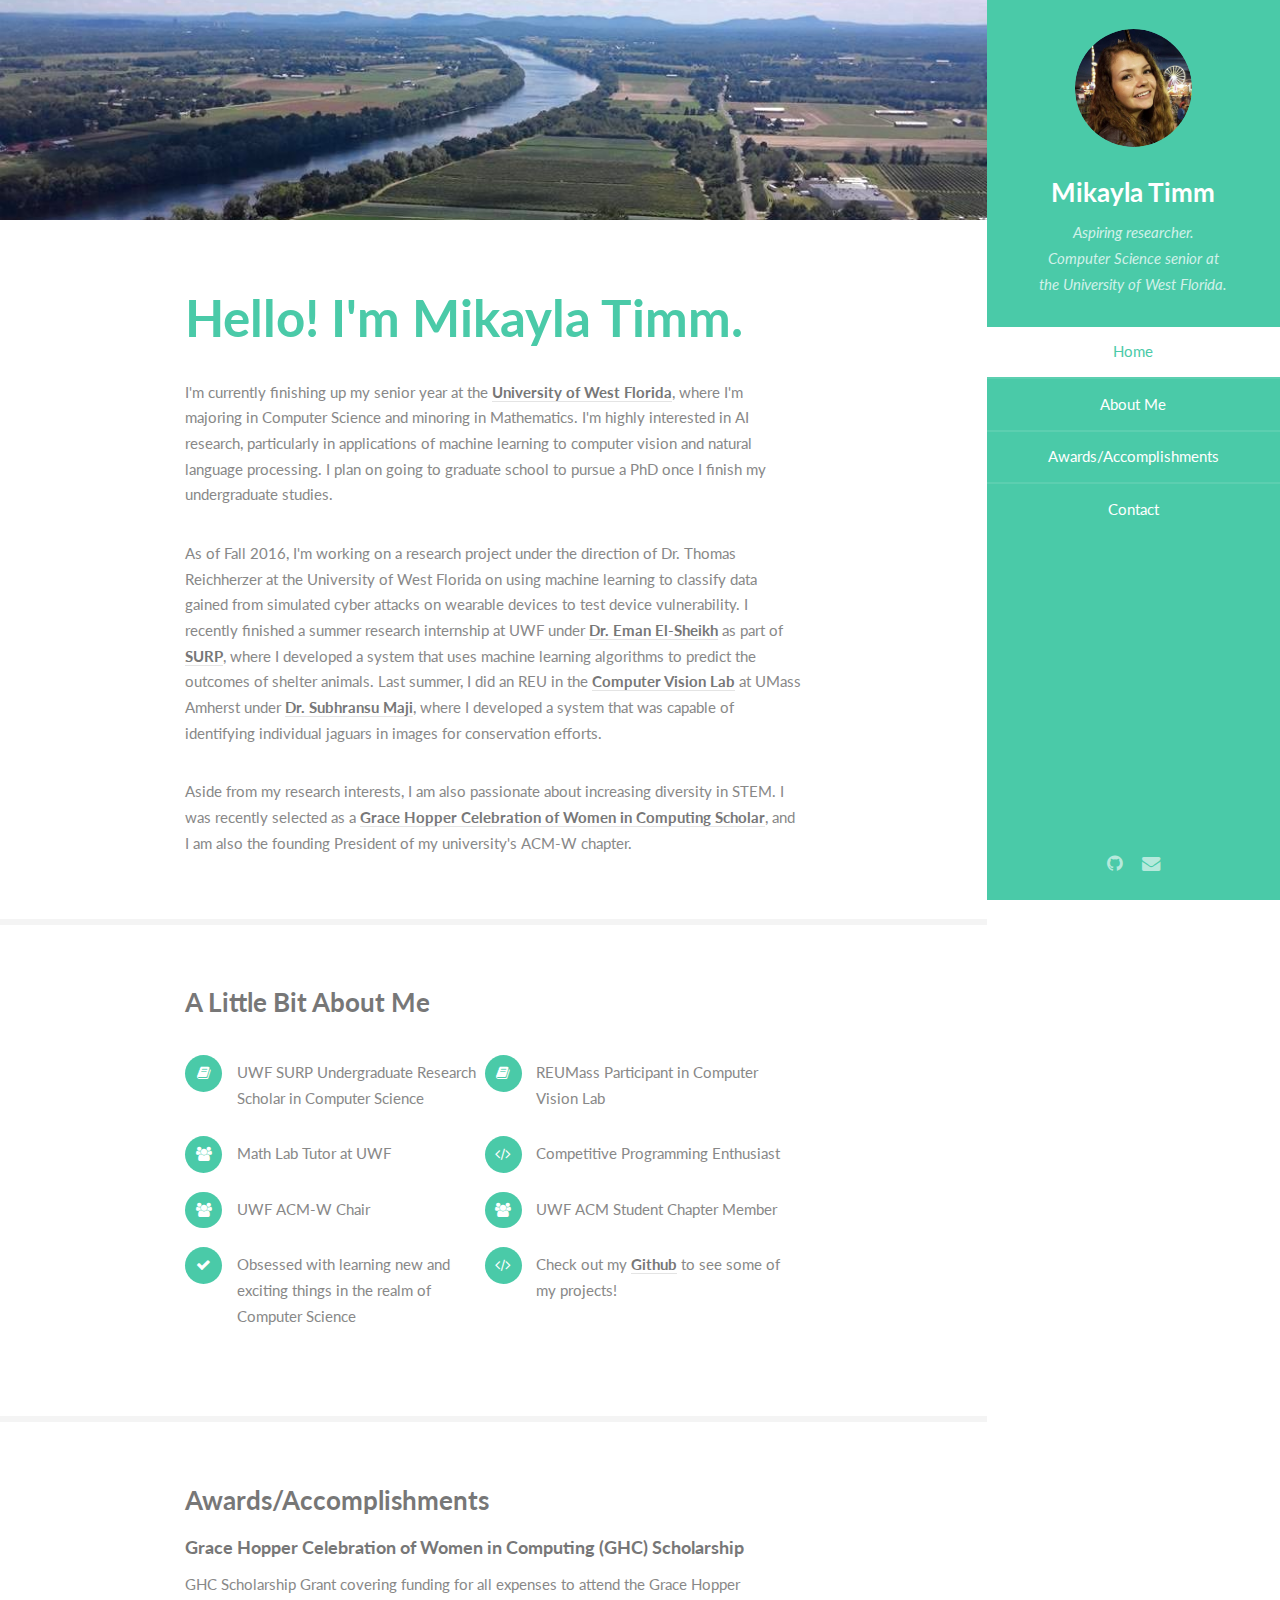
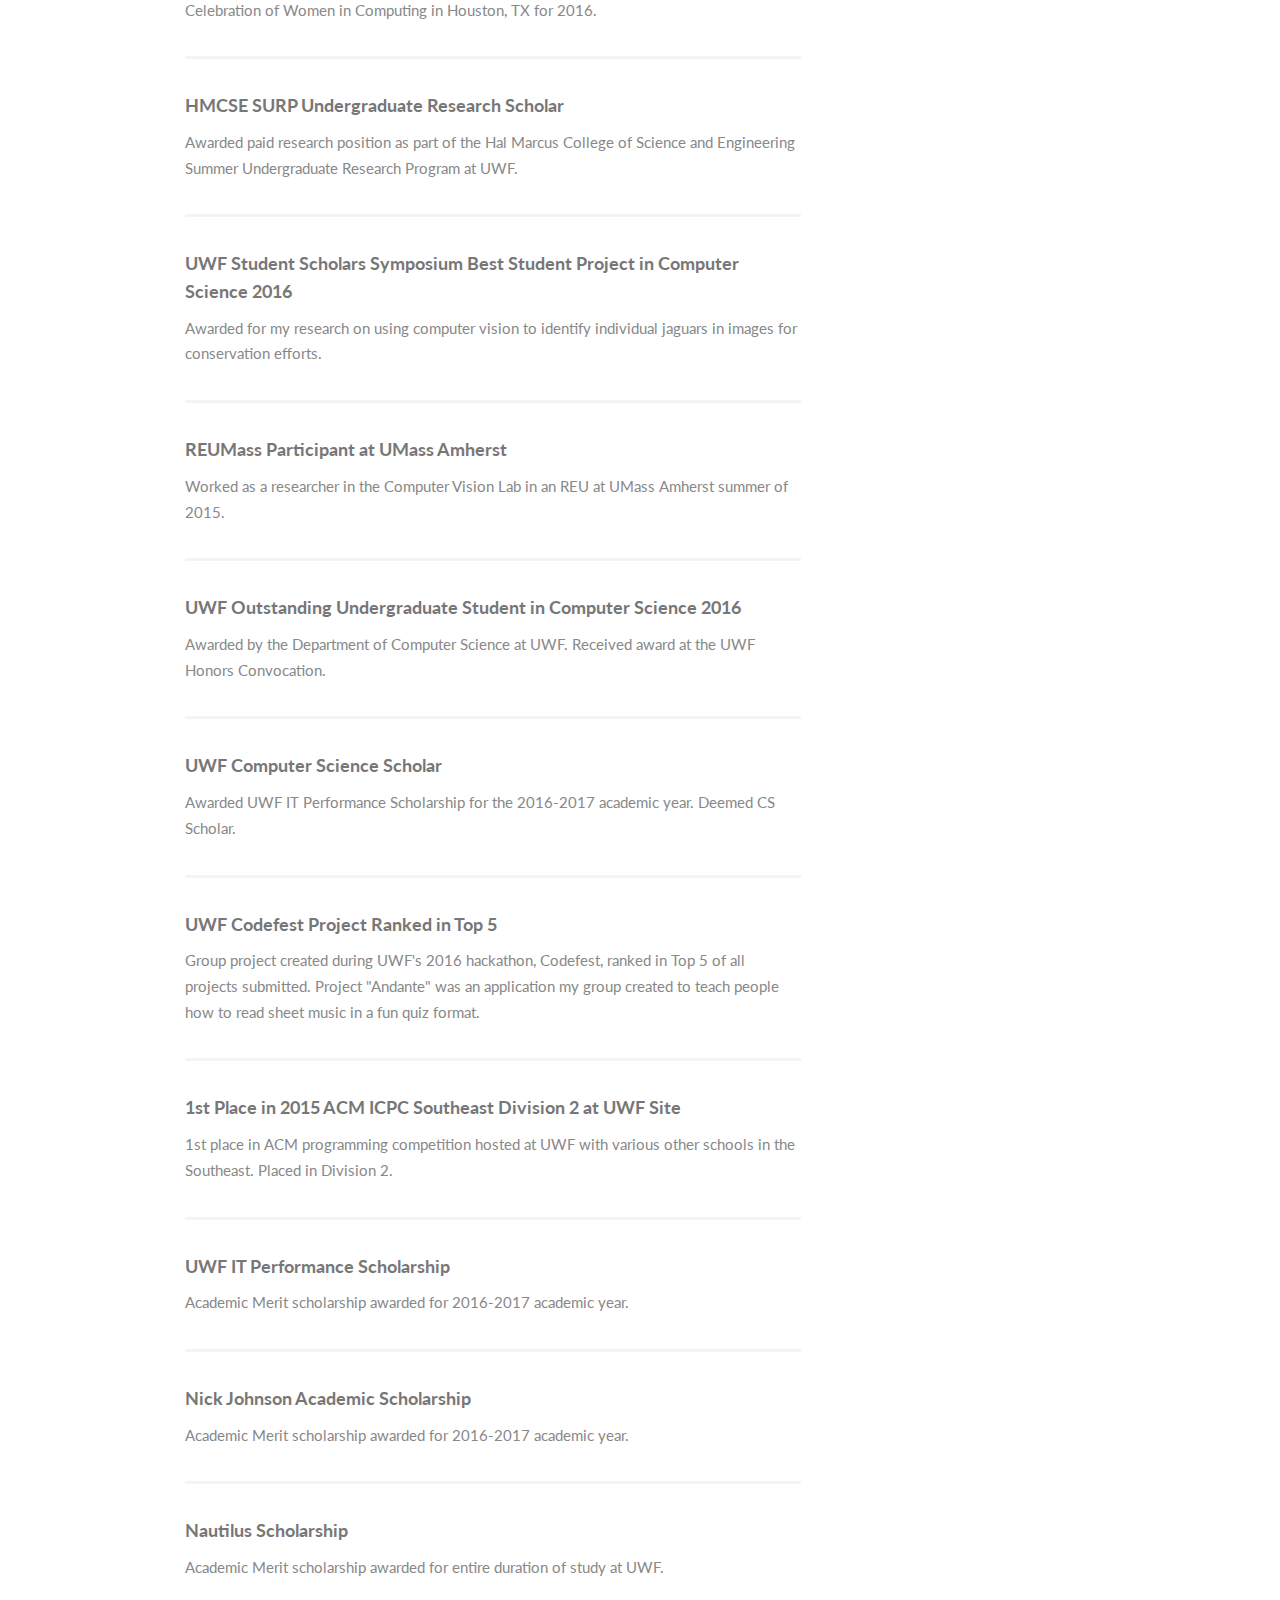
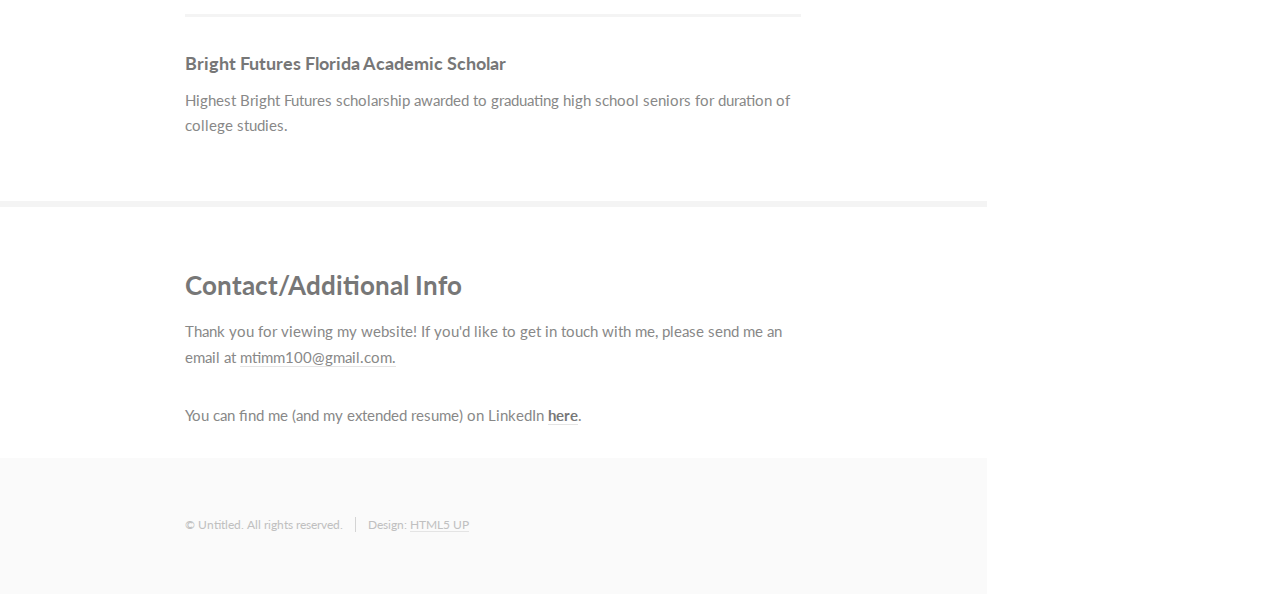
==== commit 566face5: "added fall 2016 work" ====
--- a/mtimm100.github.io/index.html
+++ b/mtimm100.github.io/index.html
@@ -58,8 +58,9 @@
 									
 											
 									<p>I'm currently finishing up my senior year at the <b><a href="https://secure.uwf.edu/">University of West Florida</a></b>, where I'm majoring in Computer Science and minoring in Mathematics. I'm highly interested in AI research, particularly in applications of machine learning to computer vision and natural language processing. I plan on going to graduate school to pursue a PhD once I finish my undergraduate studies.</p>
-									<p>I recently finished a summer research internship at UWF under <b><a href="http://uwf.edu/cse/departments/computer-science/faculty/detailed-faculty-profiles/el-sheikh/#d.en.59508">Dr. Eman El-Sheikh</a></b> as part of <b><a href="http://uwf.edu/cse/research/cse-summer-undergraduate-research-program-surp/">SURP</a></b>, where I developed a system that uses machine learning algorithms to predict the outcomes of shelter animals. Last summer, I did an REU in the <b><a href="http://vis-www.cs.umass.edu/">Computer Vision Lab</a></b> at UMass Amherst under <b><a href="http://people.cs.umass.edu/~smaji/">Dr. Subhransu Maji</a></b>, where I developed a system that was capable of identifying individual jaguars in images for conservation efforts.
-									<p>Aside from my research interests, I am also passionate about increasing diversity in STEM. I was recently selected as a <b><a href="http://ghc.anitaborg.org/">Grace Hopper Celebration of Women in Computing Scholar</a></b>, and I'm excited to attend the conference this fall!</p>
+									<p>As of Fall 2016, I'm working on a research project under the direction of Dr. Thomas Reichherzer at the University of West Florida on using machine learning to classify data gained from simulated cyber attacks on wearable devices to test device vulnerability.
+										I recently finished a summer research internship at UWF under <b><a href="http://uwf.edu/cse/departments/computer-science/faculty/detailed-faculty-profiles/el-sheikh/#d.en.59508">Dr. Eman El-Sheikh</a></b> as part of <b><a href="http://uwf.edu/cse/research/cse-summer-undergraduate-research-program-surp/">SURP</a></b>, where I developed a system that uses machine learning algorithms to predict the outcomes of shelter animals. Last summer, I did an REU in the <b><a href="http://vis-www.cs.umass.edu/">Computer Vision Lab</a></b> at UMass Amherst under <b><a href="http://people.cs.umass.edu/~smaji/">Dr. Subhransu Maji</a></b>, where I developed a system that was capable of identifying individual jaguars in images for conservation efforts.
+									<p>Aside from my research interests, I am also passionate about increasing diversity in STEM. I was recently selected as a <b><a href="http://ghc.anitaborg.org/">Grace Hopper Celebration of Women in Computing Scholar</a></b>, and I am also the founding President of my university's ACM-W chapter.</p>
 								</div>
 							</section>
 
